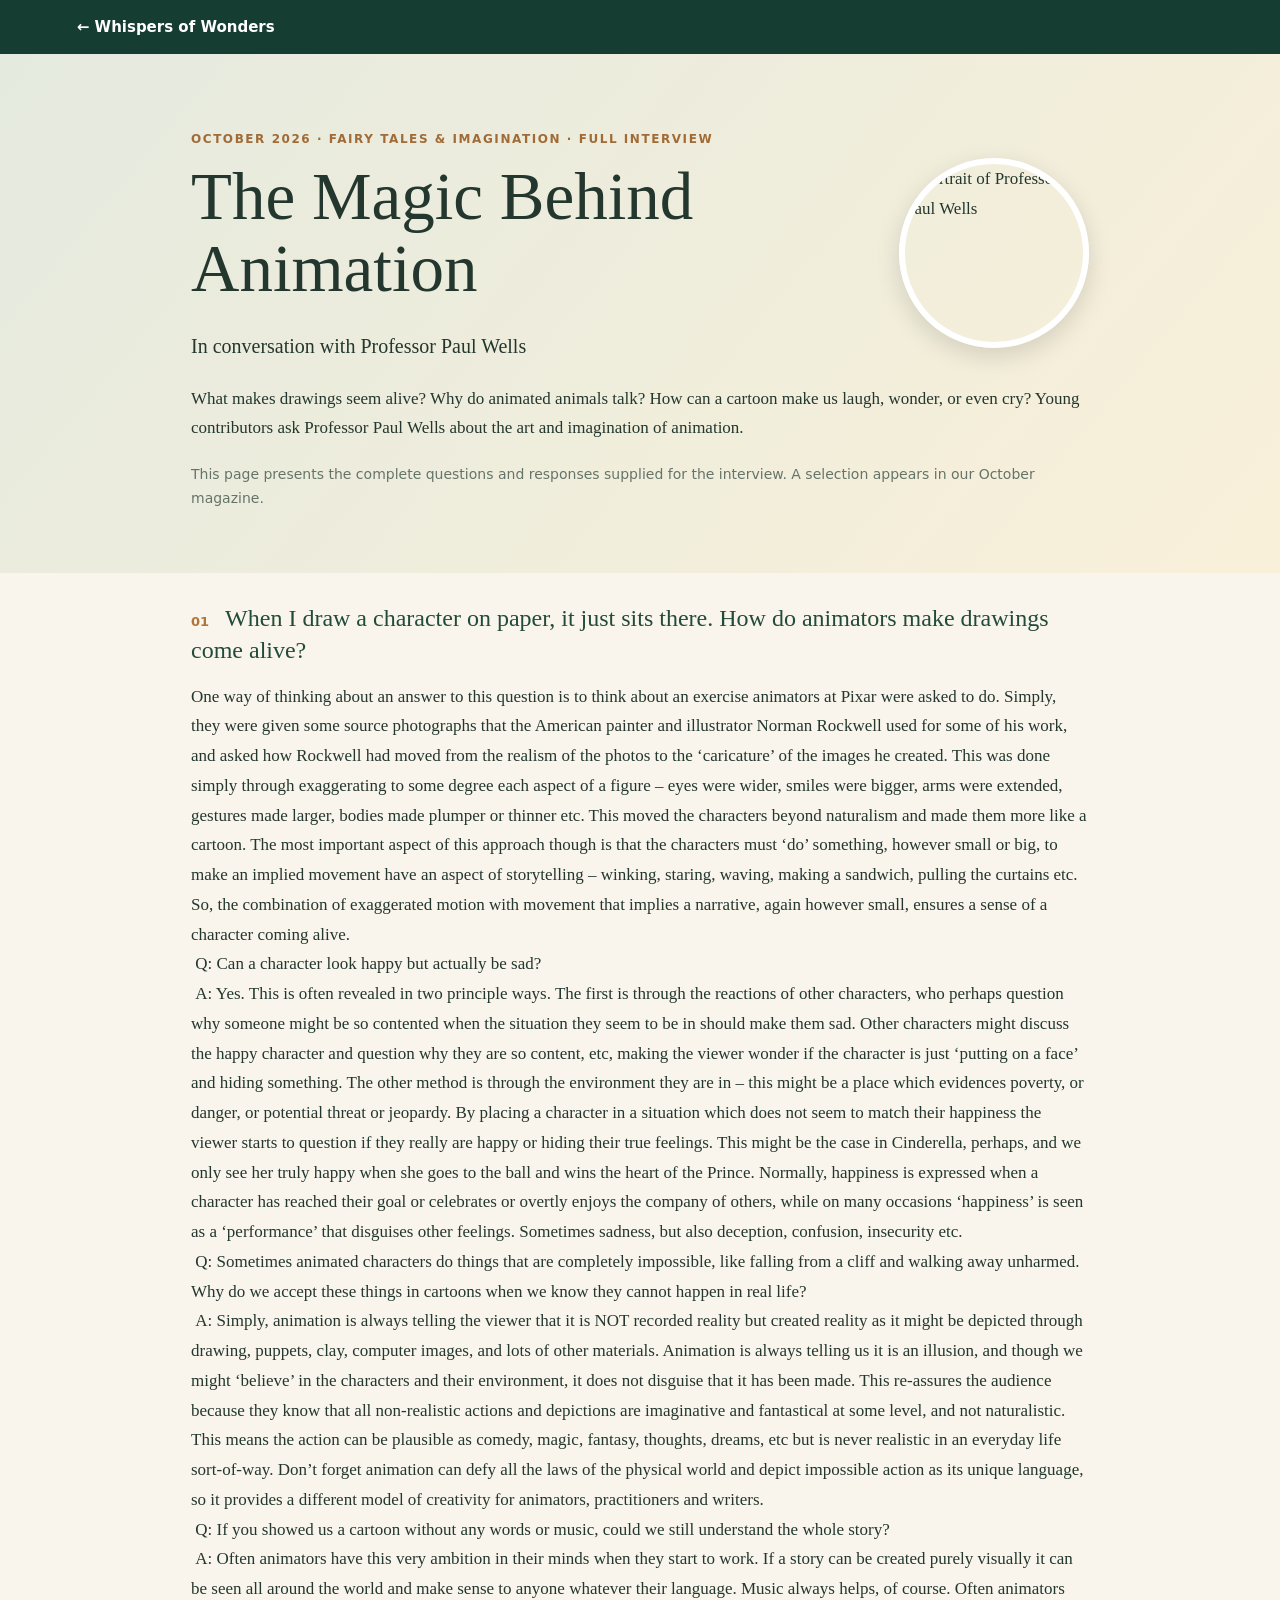
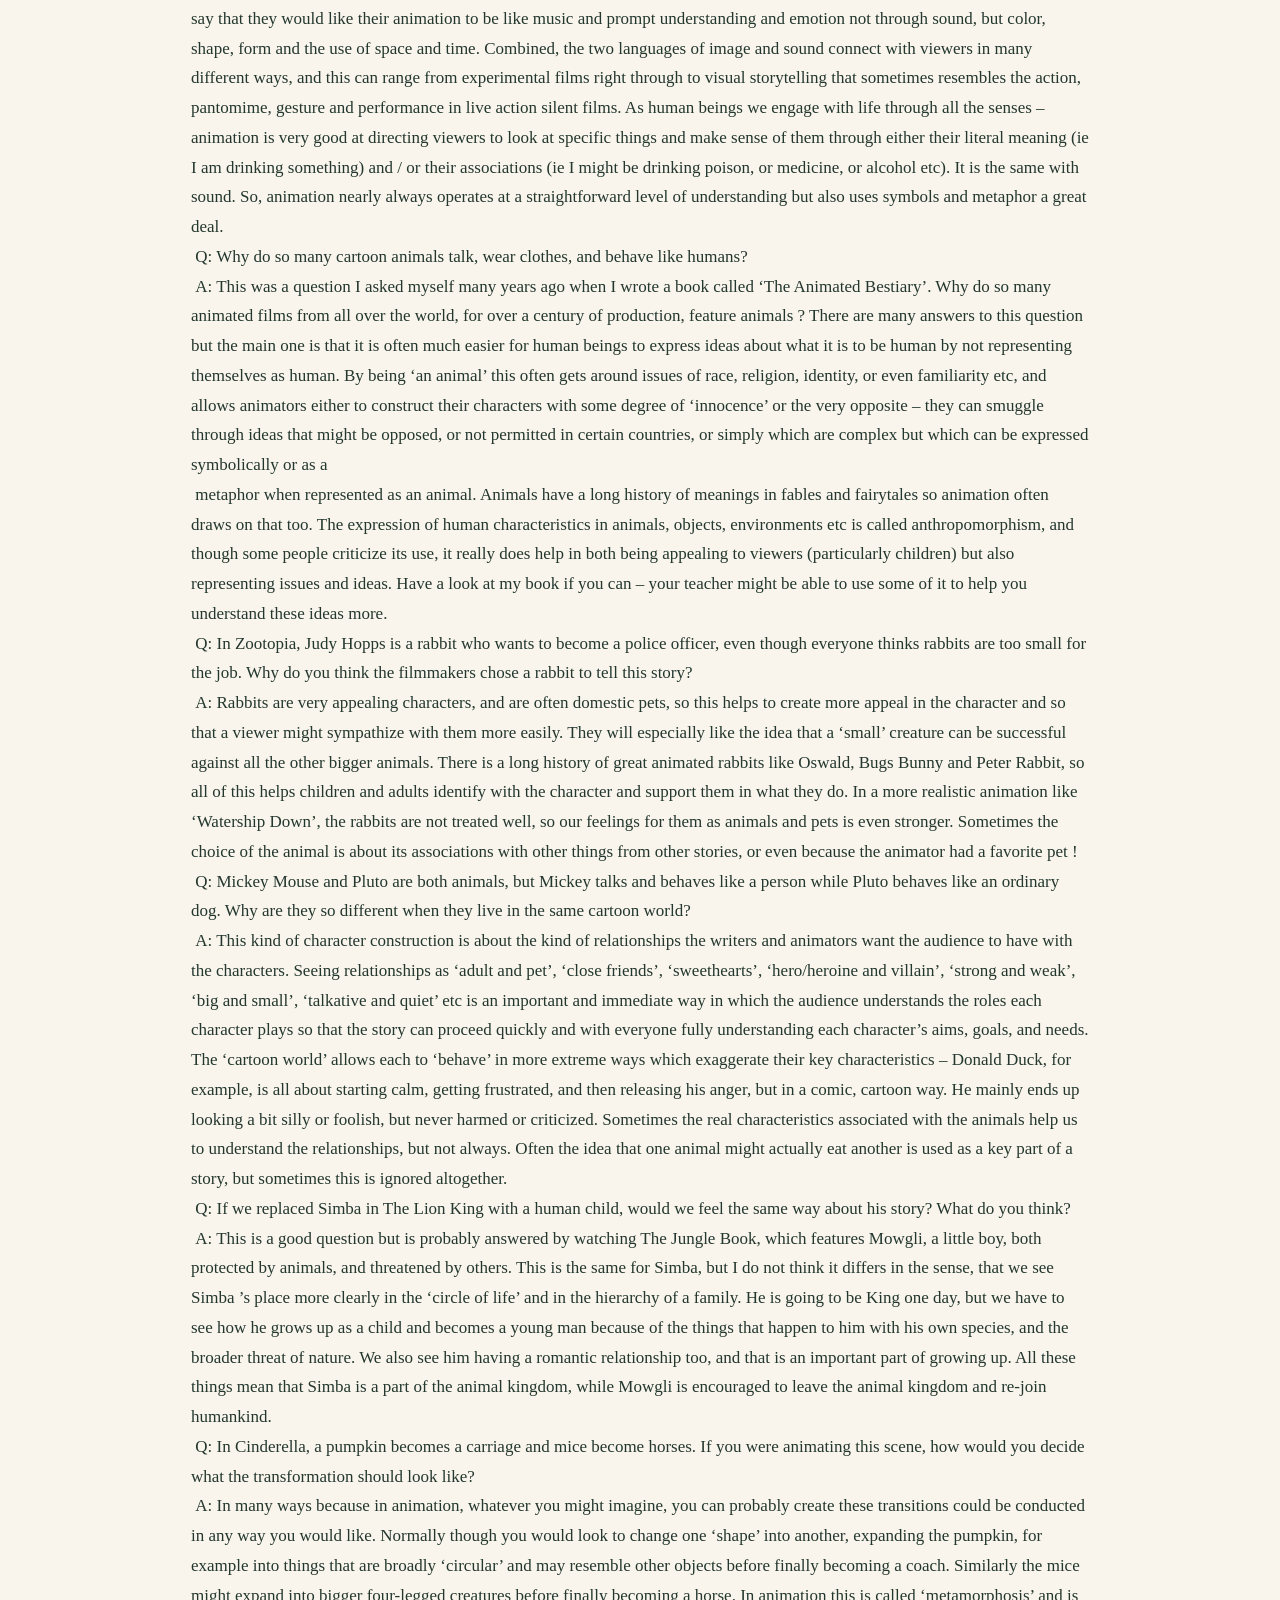
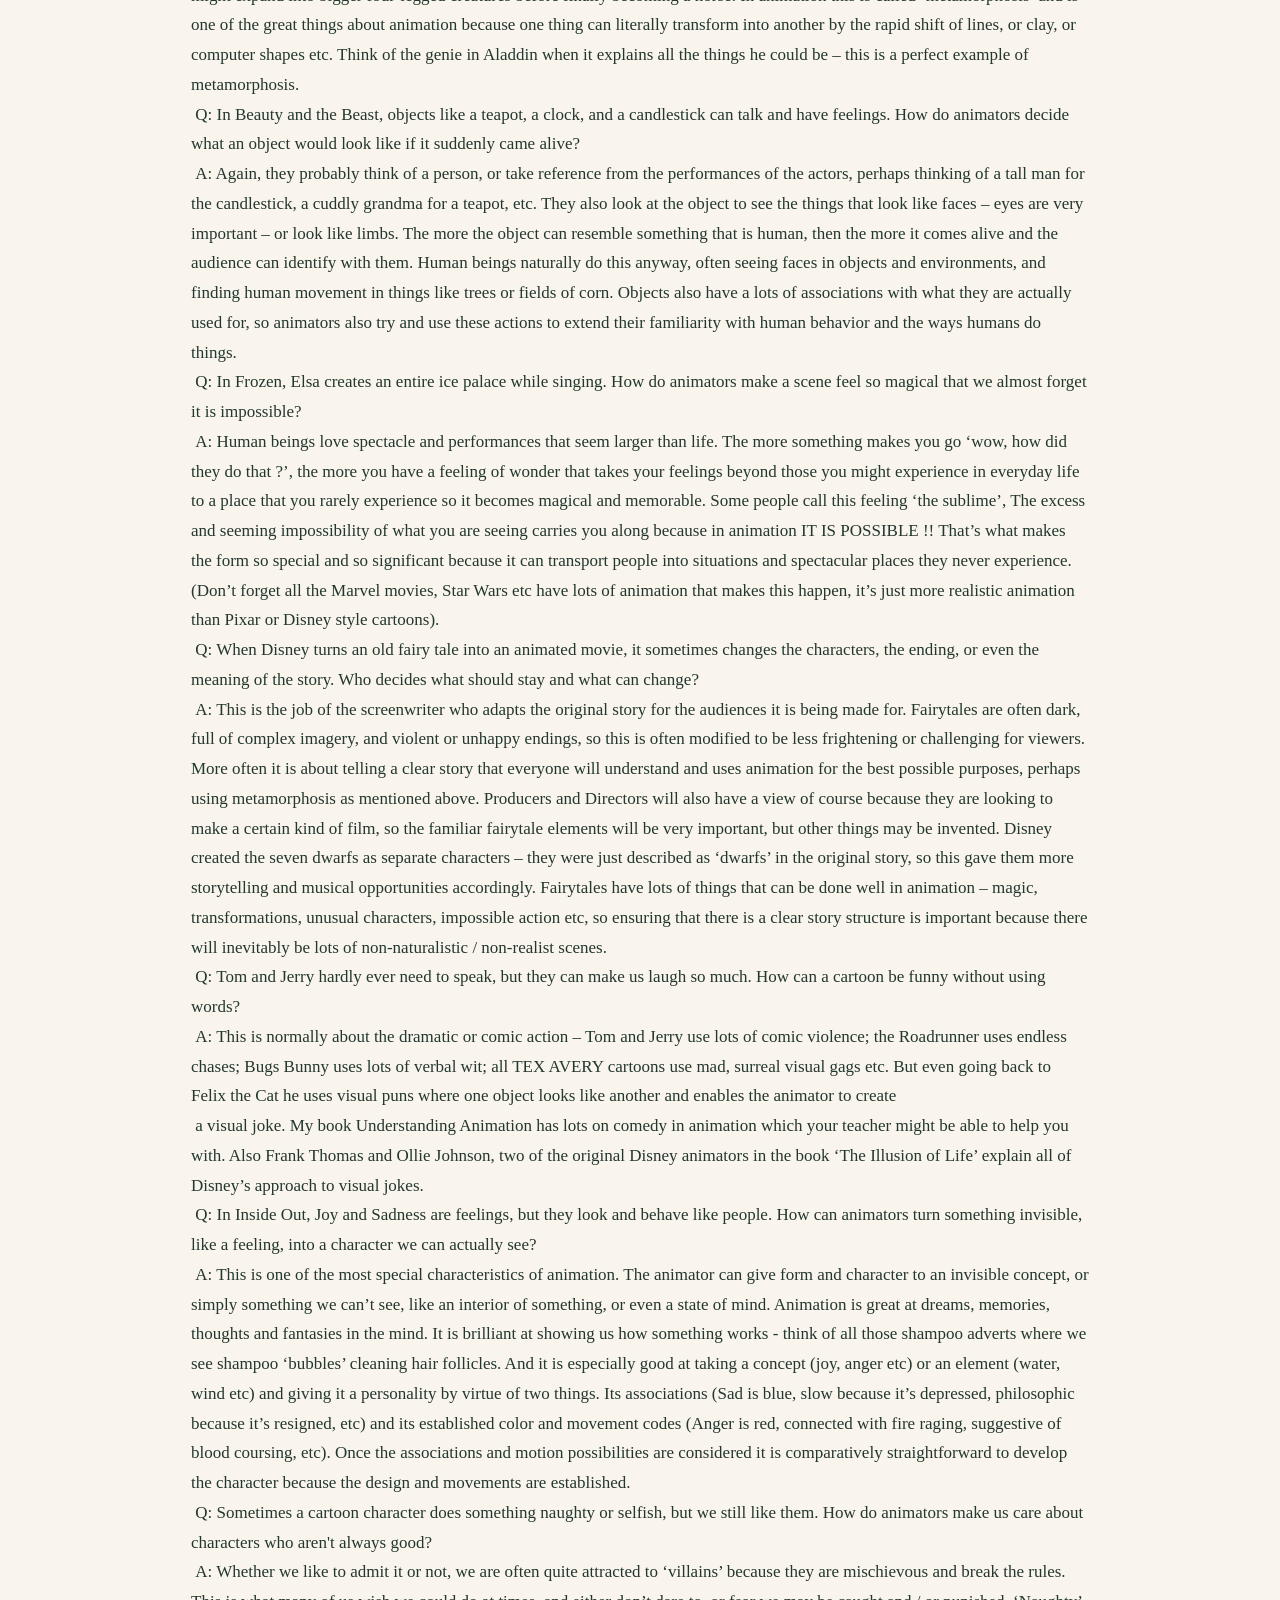
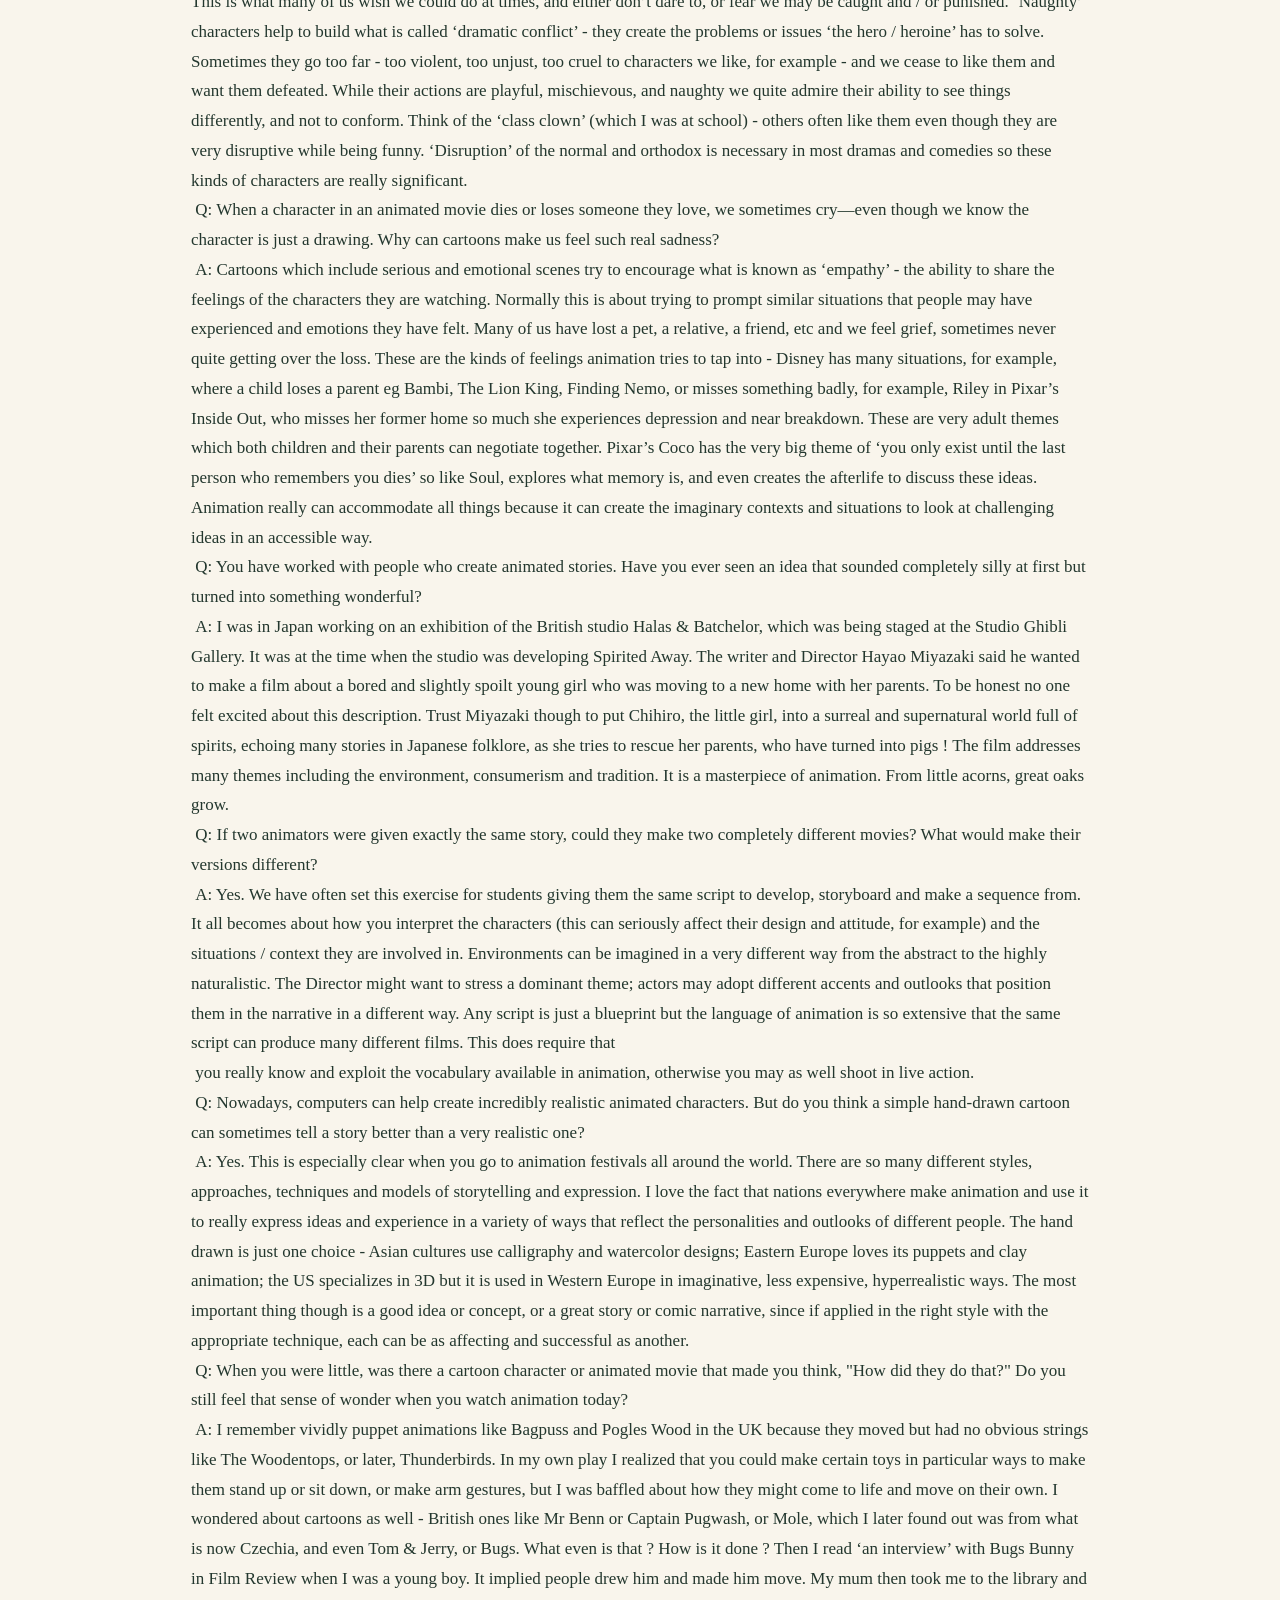
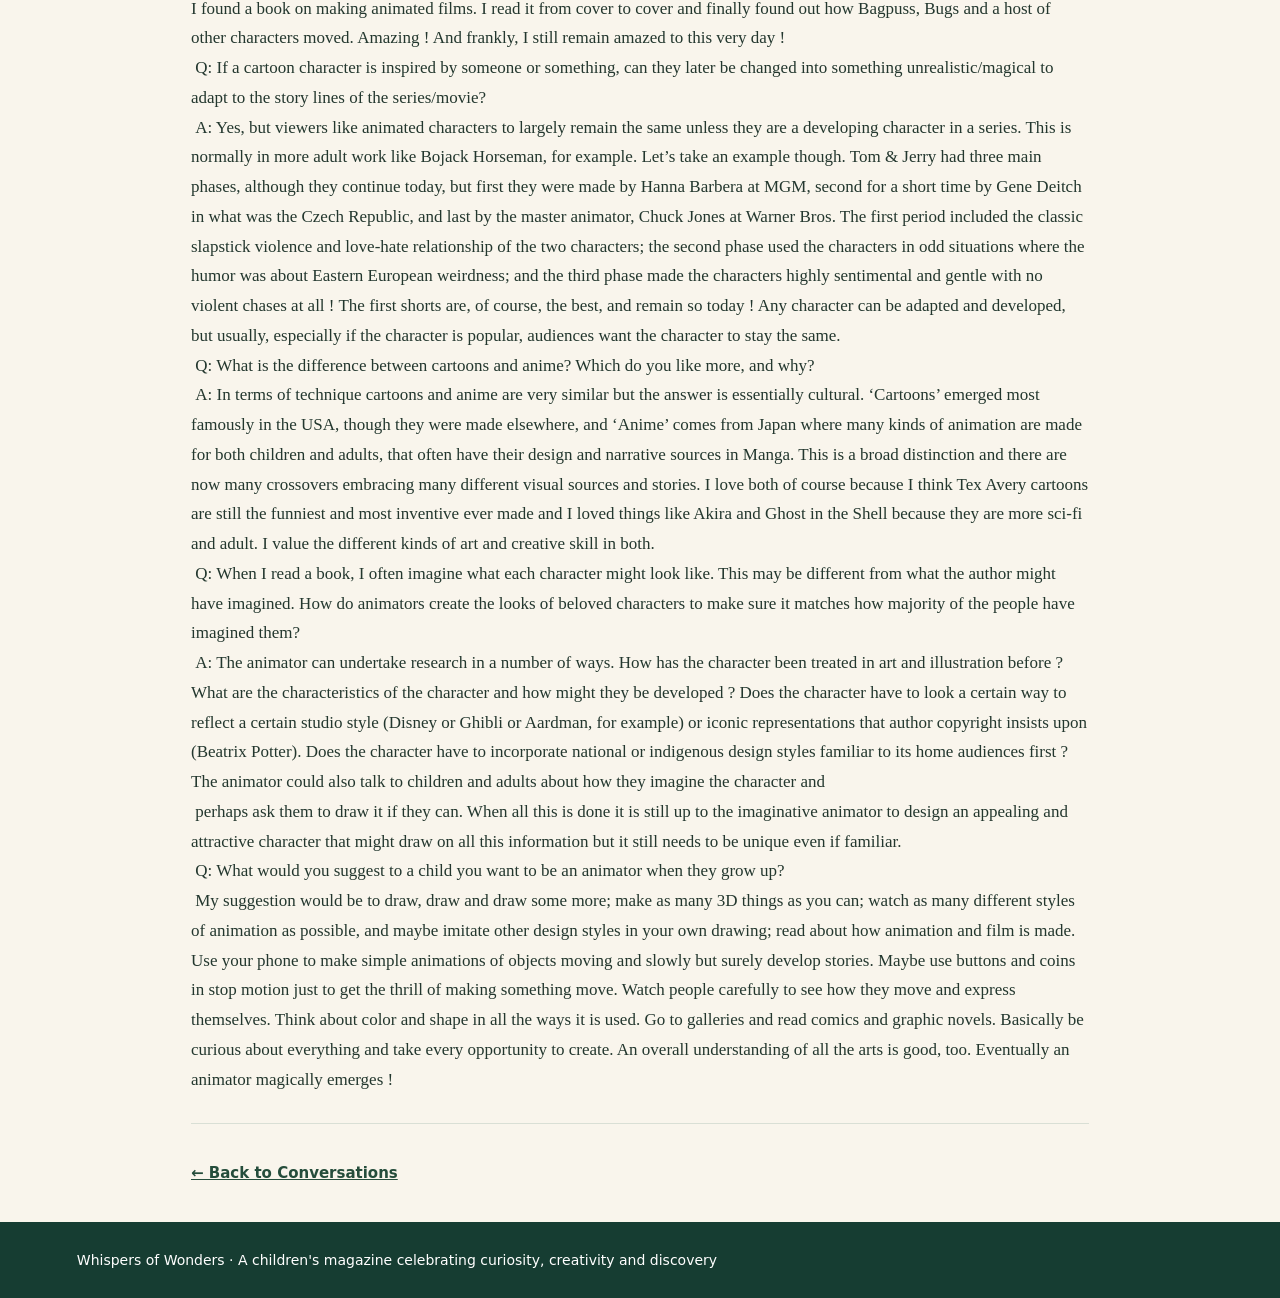
==== professor-paul-wells-interview.html @ eda6f8dd "Publish full Professor Paul Wells interview" ====
<!doctype html><html lang="en"><head><meta charset="utf-8"><meta name="viewport" content="width=device-width,initial-scale=1"><title>The Magic Behind Animation | Professor Paul Wells | Whispers of Wonders</title><meta name="description" content="The complete children's interview with Professor Paul Wells about animation, imagination, characters and storytelling."><style>:root{--green:#254d3b;--cream:#f9f5ec;--gold:#b98a43}*{box-sizing:border-box}body{margin:0;background:var(--cream);color:#23372e;font:17px/1.75 Georgia,serif}header{background:#163d32;color:white;padding:18px 6%;font:600 15px system-ui,sans-serif}header a{color:white;text-decoration:none}.wrap{max-width:950px;margin:auto;padding:0 26px}.hero{background:linear-gradient(130deg,#e5eadf,#f9f0d9);padding:66px 0 48px}.eyebrow{font:700 12px system-ui,sans-serif;letter-spacing:.13em;color:#a06b36;text-transform:uppercase}h1{font-size:clamp(38px,6vw,67px);line-height:1.08;font-weight:normal;margin:14px 0 24px}.intro{max-width:730px;font-size:20px}.photo{width:190px;height:190px;border-radius:50%;object-fit:cover;float:right;margin:0 0 20px 30px;border:6px solid white;box-shadow:0 8px 25px #0002}.qa{padding:29px 0;border-bottom:1px solid #d9dfd5}.qa h2{font-size:24px;line-height:1.35;font-weight:normal;color:#234b39;margin:0 0 15px}.qa p{margin:0;white-space:pre-wrap}.num{display:inline-block;color:#b07639;font:700 13px system-ui,sans-serif;margin-right:16px}.note{font:14px/1.7 system-ui,sans-serif;color:#657469;margin-top:20px}.back{display:inline-block;margin:40px 0;color:#254d3b;font:700 15px system-ui,sans-serif}footer{background:#163d32;color:white;padding:30px 6%;font:14px system-ui,sans-serif}@media(max-width:600px){.photo{width:120px;height:120px;margin-left:15px}body{font-size:16px}.qa h2{font-size:21px}}</style></head><body><header><a href="index.html">← Whispers of Wonders</a></header><div class="hero"><div class="wrap"><p class="eyebrow">October 2026 · Fairy Tales &amp; Imagination · Full interview</p><img class="photo" src="images/professor-paul-wells.jpg" alt="Portrait of Professor Paul Wells"><h1>The Magic Behind Animation</h1><p class="intro">In conversation with Professor Paul Wells</p><p>What makes drawings seem alive? Why do animated animals talk? How can a cartoon make us laugh, wonder, or even cry? Young contributors ask Professor Paul Wells about the art and imagination of animation.</p><p class="note">This page presents the complete questions and responses supplied for the interview. A selection appears in our October magazine.</p></div></div><main class="wrap"><section class="qa"><h2><span class="num">01</span>When I draw a character on paper, it just sits there. How do animators make drawings come alive?</h2><p>One way of thinking about an answer to this question is to think about an exercise animators at Pixar were asked to do. Simply, they were given some source photographs that the American painter and illustrator Norman Rockwell used for some of his work, and asked how Rockwell had moved from the realism of the photos to the ‘caricature’ of the images he created. This was done simply through exaggerating to some degree each aspect of a figure – eyes were wider, smiles were bigger, arms were extended, gestures made larger, bodies made plumper or thinner etc. This moved the characters beyond naturalism and made them more like a cartoon. The most important aspect of this approach though is that the characters must ‘do’ something, however small or big, to make an implied movement have an aspect of storytelling – winking, staring, waving, making a sandwich, pulling the curtains etc. So, the combination of exaggerated motion with movement that implies a narrative, again however small, ensures a sense of a character coming alive.
 Q: Can a character look happy but actually be sad?
 A: Yes. This is often revealed in two principle ways. The first is through the reactions of other characters, who perhaps question why someone might be so contented when the situation they seem to be in should make them sad. Other characters might discuss the happy character and question why they are so content, etc, making the viewer wonder if the character is just ‘putting on a face’ and hiding something. The other method is through the environment they are in – this might be a place which evidences poverty, or danger, or potential threat or jeopardy. By placing a character in a situation which does not seem to match their happiness the viewer starts to question if they really are happy or hiding their true feelings. This might be the case in Cinderella, perhaps, and we only see her truly happy when she goes to the ball and wins the heart of the Prince. Normally, happiness is expressed when a character has reached their goal or celebrates or overtly enjoys the company of others, while on many occasions ‘happiness’ is seen as a ‘performance’ that disguises other feelings. Sometimes sadness, but also deception, confusion, insecurity etc.
 Q: Sometimes animated characters do things that are completely impossible, like falling from a cliff and walking away unharmed. Why do we accept these things in cartoons when we know they cannot happen in real life?
 A: Simply, animation is always telling the viewer that it is NOT recorded reality but created reality as it might be depicted through drawing, puppets, clay, computer images, and lots of other materials. Animation is always telling us it is an illusion, and though we might ‘believe’ in the characters and their environment, it does not disguise that it has been made. This re-assures the audience because they know that all non-realistic actions and depictions are imaginative and fantastical at some level, and not naturalistic. This means the action can be plausible as comedy, magic, fantasy, thoughts, dreams, etc but is never realistic in an everyday life sort-of-way. Don’t forget animation can defy all the laws of the physical world and depict impossible action as its unique language, so it provides a different model of creativity for animators, practitioners and writers.
 Q: If you showed us a cartoon without any words or music, could we still understand the whole story?
 A: Often animators have this very ambition in their minds when they start to work. If a story can be created purely visually it can be seen all around the world and make sense to anyone whatever their language. Music always helps, of course. Often animators say that they would like their animation to be like music and prompt understanding and emotion not through sound, but color, shape, form and the use of space and time. Combined, the two languages of image and sound connect with viewers in many different ways, and this can range from experimental films right through to visual storytelling that sometimes resembles the action, pantomime, gesture and performance in live action silent films. As human beings we engage with life through all the senses – animation is very good at directing viewers to look at specific things and make sense of them through either their literal meaning (ie I am drinking something) and / or their associations (ie I might be drinking poison, or medicine, or alcohol etc). It is the same with sound. So, animation nearly always operates at a straightforward level of understanding but also uses symbols and metaphor a great deal.
 Q: Why do so many cartoon animals talk, wear clothes, and behave like humans?
 A: This was a question I asked myself many years ago when I wrote a book called ‘The Animated Bestiary’. Why do so many animated films from all over the world, for over a century of production, feature animals ? There are many answers to this question but the main one is that it is often much easier for human beings to express ideas about what it is to be human by not representing themselves as human. By being ‘an animal’ this often gets around issues of race, religion, identity, or even familiarity etc, and allows animators either to construct their characters with some degree of ‘innocence’ or the very opposite – they can smuggle through ideas that might be opposed, or not permitted in certain countries, or simply which are complex but which can be expressed symbolically or as a
 metaphor when represented as an animal. Animals have a long history of meanings in fables and fairytales so animation often draws on that too. The expression of human characteristics in animals, objects, environments etc is called anthropomorphism, and though some people criticize its use, it really does help in both being appealing to viewers (particularly children) but also representing issues and ideas. Have a look at my book if you can – your teacher might be able to use some of it to help you understand these ideas more.
 Q: In Zootopia, Judy Hopps is a rabbit who wants to become a police officer, even though everyone thinks rabbits are too small for the job. Why do you think the filmmakers chose a rabbit to tell this story?
 A: Rabbits are very appealing characters, and are often domestic pets, so this helps to create more appeal in the character and so that a viewer might sympathize with them more easily. They will especially like the idea that a ‘small’ creature can be successful against all the other bigger animals. There is a long history of great animated rabbits like Oswald, Bugs Bunny and Peter Rabbit, so all of this helps children and adults identify with the character and support them in what they do. In a more realistic animation like ‘Watership Down’, the rabbits are not treated well, so our feelings for them as animals and pets is even stronger. Sometimes the choice of the animal is about its associations with other things from other stories, or even because the animator had a favorite pet !
 Q: Mickey Mouse and Pluto are both animals, but Mickey talks and behaves like a person while Pluto behaves like an ordinary dog. Why are they so different when they live in the same cartoon world?
 A: This kind of character construction is about the kind of relationships the writers and animators want the audience to have with the characters. Seeing relationships as ‘adult and pet’, ‘close friends’, ‘sweethearts’, ‘hero/heroine and villain’, ‘strong and weak’, ‘big and small’, ‘talkative and quiet’ etc is an important and immediate way in which the audience understands the roles each character plays so that the story can proceed quickly and with everyone fully understanding each character’s aims, goals, and needs. The ‘cartoon world’ allows each to ‘behave’ in more extreme ways which exaggerate their key characteristics – Donald Duck, for example, is all about starting calm, getting frustrated, and then releasing his anger, but in a comic, cartoon way. He mainly ends up looking a bit silly or foolish, but never harmed or criticized. Sometimes the real characteristics associated with the animals help us to understand the relationships, but not always. Often the idea that one animal might actually eat another is used as a key part of a story, but sometimes this is ignored altogether.
 Q: If we replaced Simba in The Lion King with a human child, would we feel the same way about his story? What do you think?
 A: This is a good question but is probably answered by watching The Jungle Book, which features Mowgli, a little boy, both protected by animals, and threatened by others. This is the same for Simba, but I do not think it differs in the sense, that we see Simba ’s place more clearly in the ‘circle of life’ and in the hierarchy of a family. He is going to be King one day, but we have to see how he grows up as a child and becomes a young man because of the things that happen to him with his own species, and the broader threat of nature. We also see him having a romantic relationship too, and that is an important part of growing up. All these things mean that Simba is a part of the animal kingdom, while Mowgli is encouraged to leave the animal kingdom and re-join humankind.
 Q: In Cinderella, a pumpkin becomes a carriage and mice become horses. If you were animating this scene, how would you decide what the transformation should look like?
 A: In many ways because in animation, whatever you might imagine, you can probably create these transitions could be conducted in any way you would like. Normally though you would look to change one ‘shape’ into another, expanding the pumpkin, for example into things that are broadly ‘circular’ and may resemble other objects before finally becoming a coach. Similarly the mice might expand into bigger four-legged creatures before finally becoming a horse. In animation this is called ‘metamorphosis’ and is one of the great things about animation because one thing can literally transform into another by the rapid shift of lines, or clay, or computer shapes etc. Think of the genie in Aladdin when it explains all the things he could be – this is a perfect example of metamorphosis.
 Q: In Beauty and the Beast, objects like a teapot, a clock, and a candlestick can talk and have feelings. How do animators decide what an object would look like if it suddenly came alive?
 A: Again, they probably think of a person, or take reference from the performances of the actors, perhaps thinking of a tall man for the candlestick, a cuddly grandma for a teapot, etc. They also look at the object to see the things that look like faces – eyes are very important – or look like limbs. The more the object can resemble something that is human, then the more it comes alive and the audience can identify with them. Human beings naturally do this anyway, often seeing faces in objects and environments, and finding human movement in things like trees or fields of corn. Objects also have a lots of associations with what they are actually used for, so animators also try and use these actions to extend their familiarity with human behavior and the ways humans do things.
 Q: In Frozen, Elsa creates an entire ice palace while singing. How do animators make a scene feel so magical that we almost forget it is impossible?
 A: Human beings love spectacle and performances that seem larger than life. The more something makes you go ‘wow, how did they do that ?’, the more you have a feeling of wonder that takes your feelings beyond those you might experience in everyday life to a place that you rarely experience so it becomes magical and memorable. Some people call this feeling ‘the sublime’, The excess and seeming impossibility of what you are seeing carries you along because in animation IT IS POSSIBLE !! That’s what makes the form so special and so significant because it can transport people into situations and spectacular places they never experience. (Don’t forget all the Marvel movies, Star Wars etc have lots of animation that makes this happen, it’s just more realistic animation than Pixar or Disney style cartoons).
 Q: When Disney turns an old fairy tale into an animated movie, it sometimes changes the characters, the ending, or even the meaning of the story. Who decides what should stay and what can change?
 A: This is the job of the screenwriter who adapts the original story for the audiences it is being made for. Fairytales are often dark, full of complex imagery, and violent or unhappy endings, so this is often modified to be less frightening or challenging for viewers. More often it is about telling a clear story that everyone will understand and uses animation for the best possible purposes, perhaps using metamorphosis as mentioned above. Producers and Directors will also have a view of course because they are looking to make a certain kind of film, so the familiar fairytale elements will be very important, but other things may be invented. Disney created the seven dwarfs as separate characters – they were just described as ‘dwarfs’ in the original story, so this gave them more storytelling and musical opportunities accordingly. Fairytales have lots of things that can be done well in animation – magic, transformations, unusual characters, impossible action etc, so ensuring that there is a clear story structure is important because there will inevitably be lots of non-naturalistic / non-realist scenes.
 Q: Tom and Jerry hardly ever need to speak, but they can make us laugh so much. How can a cartoon be funny without using words?
 A: This is normally about the dramatic or comic action – Tom and Jerry use lots of comic violence; the Roadrunner uses endless chases; Bugs Bunny uses lots of verbal wit; all TEX AVERY cartoons use mad, surreal visual gags etc. But even going back to Felix the Cat he uses visual puns where one object looks like another and enables the animator to create
 a visual joke. My book Understanding Animation has lots on comedy in animation which your teacher might be able to help you with. Also Frank Thomas and Ollie Johnson, two of the original Disney animators in the book ‘The Illusion of Life’ explain all of Disney’s approach to visual jokes.
 Q: In Inside Out, Joy and Sadness are feelings, but they look and behave like people. How can animators turn something invisible, like a feeling, into a character we can actually see?
 A: This is one of the most special characteristics of animation. The animator can give form and character to an invisible concept, or simply something we can’t see, like an interior of something, or even a state of mind. Animation is great at dreams, memories, thoughts and fantasies in the mind. It is brilliant at showing us how something works - think of all those shampoo adverts where we see shampoo ‘bubbles’ cleaning hair follicles. And it is especially good at taking a concept (joy, anger etc) or an element (water, wind etc) and giving it a personality by virtue of two things. Its associations (Sad is blue, slow because it’s depressed, philosophic because it’s resigned, etc) and its established color and movement codes (Anger is red, connected with fire raging, suggestive of blood coursing, etc). Once the associations and motion possibilities are considered it is comparatively straightforward to develop the character because the design and movements are established.
 Q: Sometimes a cartoon character does something naughty or selfish, but we still like them. How do animators make us care about characters who aren't always good?
 A: Whether we like to admit it or not, we are often quite attracted to ‘villains’ because they are mischievous and break the rules. This is what many of us wish we could do at times, and either don’t dare to, or fear we may be caught and / or punished. ‘Naughty’ characters help to build what is called ‘dramatic conflict’ - they create the problems or issues ‘the hero / heroine’ has to solve. Sometimes they go too far - too violent, too unjust, too cruel to characters we like, for example - and we cease to like them and want them defeated. While their actions are playful, mischievous, and naughty we quite admire their ability to see things differently, and not to conform. Think of the ‘class clown’ (which I was at school) - others often like them even though they are very disruptive while being funny. ‘Disruption’ of the normal and orthodox is necessary in most dramas and comedies so these kinds of characters are really significant.
 Q: When a character in an animated movie dies or loses someone they love, we sometimes cry—even though we know the character is just a drawing. Why can cartoons make us feel such real sadness?
 A: Cartoons which include serious and emotional scenes try to encourage what is known as ‘empathy’ - the ability to share the feelings of the characters they are watching. Normally this is about trying to prompt similar situations that people may have experienced and emotions they have felt. Many of us have lost a pet, a relative, a friend, etc and we feel grief, sometimes never quite getting over the loss. These are the kinds of feelings animation tries to tap into - Disney has many situations, for example, where a child loses a parent eg Bambi, The Lion King, Finding Nemo, or misses something badly, for example, Riley in Pixar’s Inside Out, who misses her former home so much she experiences depression and near breakdown. These are very adult themes which both children and their parents can negotiate together. Pixar’s Coco has the very big theme of ‘you only exist until the last person who remembers you dies’ so like Soul, explores what memory is, and even creates the afterlife to discuss these ideas. Animation really can accommodate all things because it can create the imaginary contexts and situations to look at challenging ideas in an accessible way.
 Q: You have worked with people who create animated stories. Have you ever seen an idea that sounded completely silly at first but turned into something wonderful?
 A: I was in Japan working on an exhibition of the British studio Halas &amp; Batchelor, which was being staged at the Studio Ghibli Gallery. It was at the time when the studio was developing Spirited Away. The writer and Director Hayao Miyazaki said he wanted to make a film about a bored and slightly spoilt young girl who was moving to a new home with her parents. To be honest no one felt excited about this description. Trust Miyazaki though to put Chihiro, the little girl, into a surreal and supernatural world full of spirits, echoing many stories in Japanese folklore, as she tries to rescue her parents, who have turned into pigs ! The film addresses many themes including the environment, consumerism and tradition. It is a masterpiece of animation. From little acorns, great oaks grow.
 Q: If two animators were given exactly the same story, could they make two completely different movies? What would make their versions different?
 A: Yes. We have often set this exercise for students giving them the same script to develop, storyboard and make a sequence from. It all becomes about how you interpret the characters (this can seriously affect their design and attitude, for example) and the situations / context they are involved in. Environments can be imagined in a very different way from the abstract to the highly naturalistic. The Director might want to stress a dominant theme; actors may adopt different accents and outlooks that position them in the narrative in a different way. Any script is just a blueprint but the language of animation is so extensive that the same script can produce many different films. This does require that
 you really know and exploit the vocabulary available in animation, otherwise you may as well shoot in live action.
 Q: Nowadays, computers can help create incredibly realistic animated characters. But do you think a simple hand-drawn cartoon can sometimes tell a story better than a very realistic one?
 A: Yes. This is especially clear when you go to animation festivals all around the world. There are so many different styles, approaches, techniques and models of storytelling and expression. I love the fact that nations everywhere make animation and use it to really express ideas and experience in a variety of ways that reflect the personalities and outlooks of different people. The hand drawn is just one choice - Asian cultures use calligraphy and watercolor designs; Eastern Europe loves its puppets and clay animation; the US specializes in 3D but it is used in Western Europe in imaginative, less expensive, hyperrealistic ways. The most important thing though is a good idea or concept, or a great story or comic narrative, since if applied in the right style with the appropriate technique, each can be as affecting and successful as another.
 Q: When you were little, was there a cartoon character or animated movie that made you think, "How did they do that?" Do you still feel that sense of wonder when you watch animation today?
 A: I remember vividly puppet animations like Bagpuss and Pogles Wood in the UK because they moved but had no obvious strings like The Woodentops, or later, Thunderbirds. In my own play I realized that you could make certain toys in particular ways to make them stand up or sit down, or make arm gestures, but I was baffled about how they might come to life and move on their own. I wondered about cartoons as well - British ones like Mr Benn or Captain Pugwash, or Mole, which I later found out was from what is now Czechia, and even Tom &amp; Jerry, or Bugs. What even is that ? How is it done ? Then I read ‘an interview’ with Bugs Bunny in Film Review when I was a young boy. It implied people drew him and made him move. My mum then took me to the library and I found a book on making animated films. I read it from cover to cover and finally found out how Bagpuss, Bugs and a host of other characters moved. Amazing ! And frankly, I still remain amazed to this very day !
 Q: If a cartoon character is inspired by someone or something, can they later be changed into something unrealistic/magical to adapt to the story lines of the series/movie?
 A: Yes, but viewers like animated characters to largely remain the same unless they are a developing character in a series. This is normally in more adult work like Bojack Horseman, for example. Let’s take an example though. Tom &amp; Jerry had three main phases, although they continue today, but first they were made by Hanna Barbera at MGM, second for a short time by Gene Deitch in what was the Czech Republic, and last by the master animator, Chuck Jones at Warner Bros. The first period included the classic slapstick violence and love-hate relationship of the two characters; the second phase used the characters in odd situations where the humor was about Eastern European weirdness; and the third phase made the characters highly sentimental and gentle with no violent chases at all ! The first shorts are, of course, the best, and remain so today ! Any character can be adapted and developed, but usually, especially if the character is popular, audiences want the character to stay the same.
 Q: What is the difference between cartoons and anime? Which do you like more, and why?
 A: In terms of technique cartoons and anime are very similar but the answer is essentially cultural. ‘Cartoons’ emerged most famously in the USA, though they were made elsewhere, and ‘Anime’ comes from Japan where many kinds of animation are made for both children and adults, that often have their design and narrative sources in Manga. This is a broad distinction and there are now many crossovers embracing many different visual sources and stories. I love both of course because I think Tex Avery cartoons are still the funniest and most inventive ever made and I loved things like Akira and Ghost in the Shell because they are more sci-fi and adult. I value the different kinds of art and creative skill in both.
 Q: When I read a book, I often imagine what each character might look like. This may be different from what the author might have imagined. How do animators create the looks of beloved characters to make sure it matches how majority of the people have imagined them?
 A: The animator can undertake research in a number of ways. How has the character been treated in art and illustration before ? What are the characteristics of the character and how might they be developed ? Does the character have to look a certain way to reflect a certain studio style (Disney or Ghibli or Aardman, for example) or iconic representations that author copyright insists upon (Beatrix Potter). Does the character have to incorporate national or indigenous design styles familiar to its home audiences first ? The animator could also talk to children and adults about how they imagine the character and
 perhaps ask them to draw it if they can. When all this is done it is still up to the imaginative animator to design an appealing and attractive character that might draw on all this information but it still needs to be unique even if familiar.
 Q: What would you suggest to a child you want to be an animator when they grow up?
 My suggestion would be to draw, draw and draw some more; make as many 3D things as you can; watch as many different styles of animation as possible, and maybe imitate other design styles in your own drawing; read about how animation and film is made. Use your phone to make simple animations of objects moving and slowly but surely develop stories. Maybe use buttons and coins in stop motion just to get the thrill of making something move. Watch people carefully to see how they move and express themselves. Think about color and shape in all the ways it is used. Go to galleries and read comics and graphic novels. Basically be curious about everything and take every opportunity to create. An overall understanding of all the arts is good, too. Eventually an animator magically emerges !</p></section><a class="back" href="index.html#conversations">← Back to Conversations</a></main><footer>Whispers of Wonders · A children's magazine celebrating curiosity, creativity and discovery</footer></body></html>
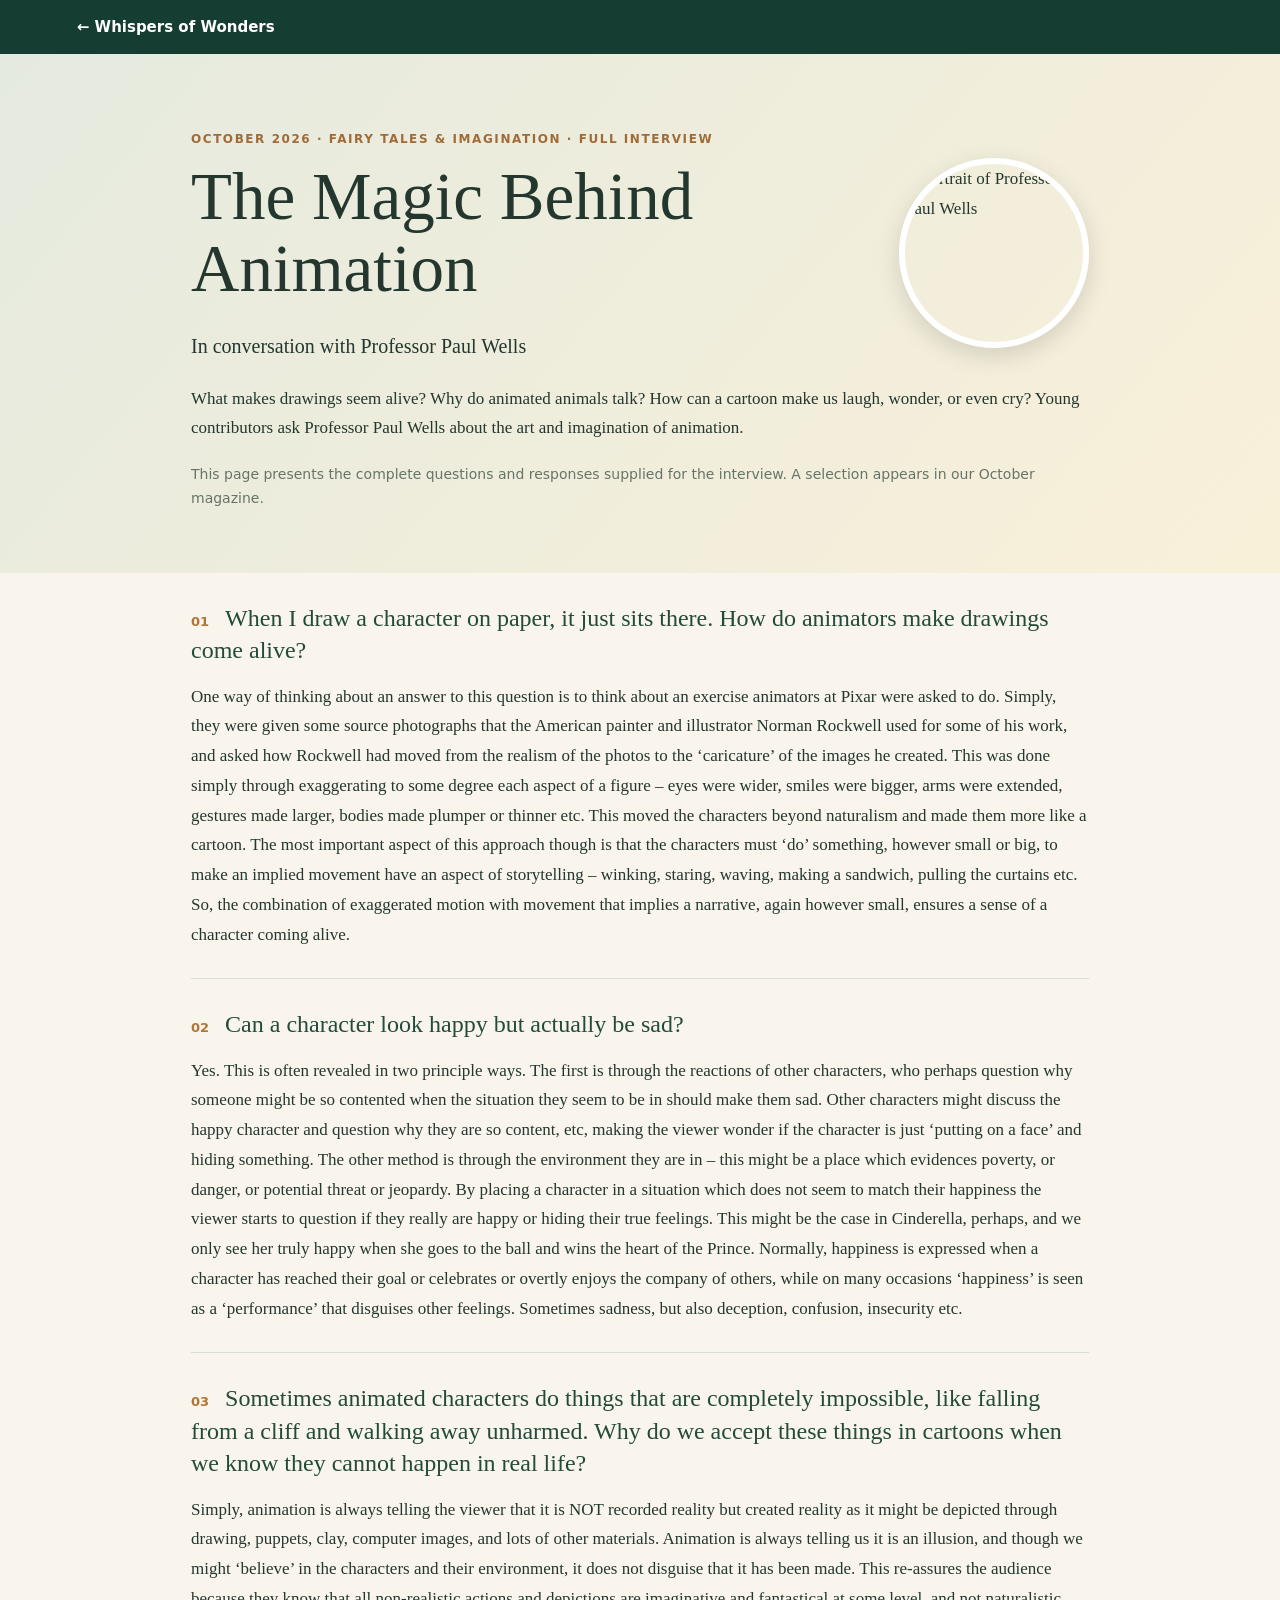
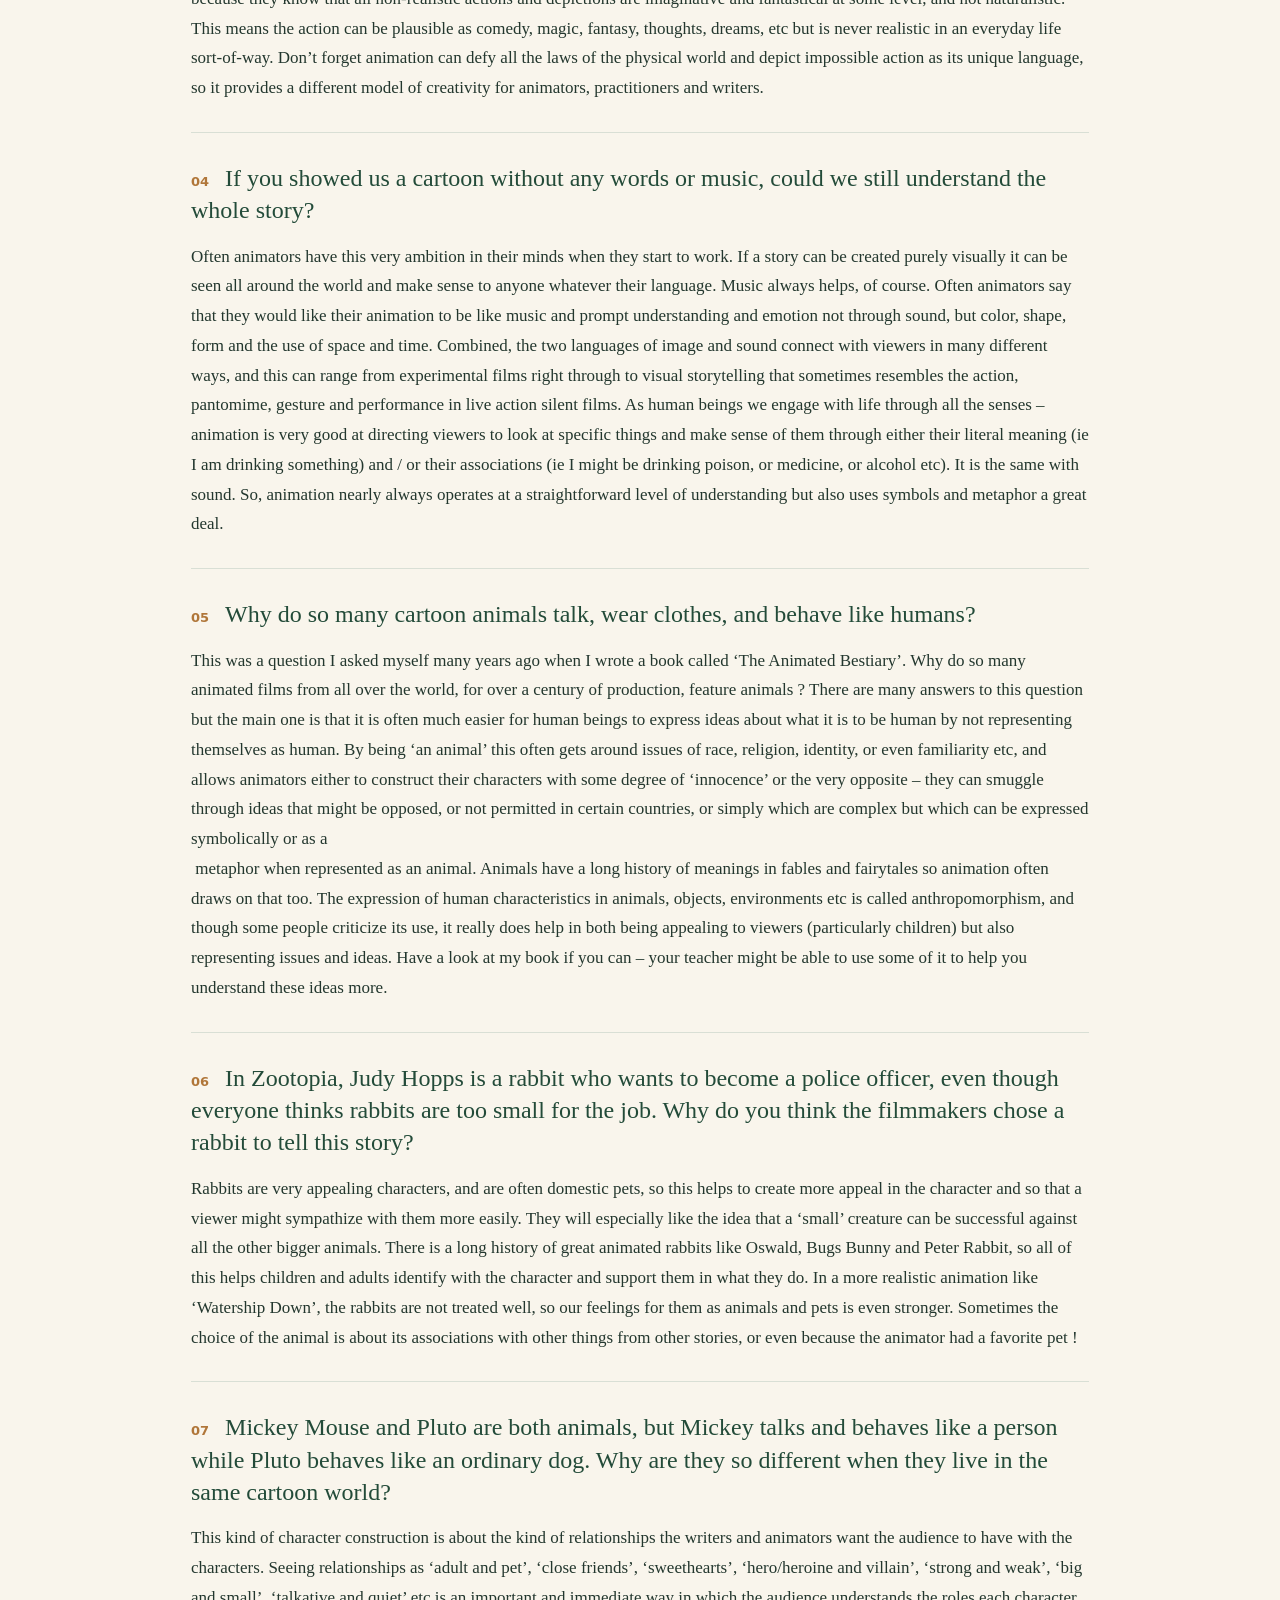
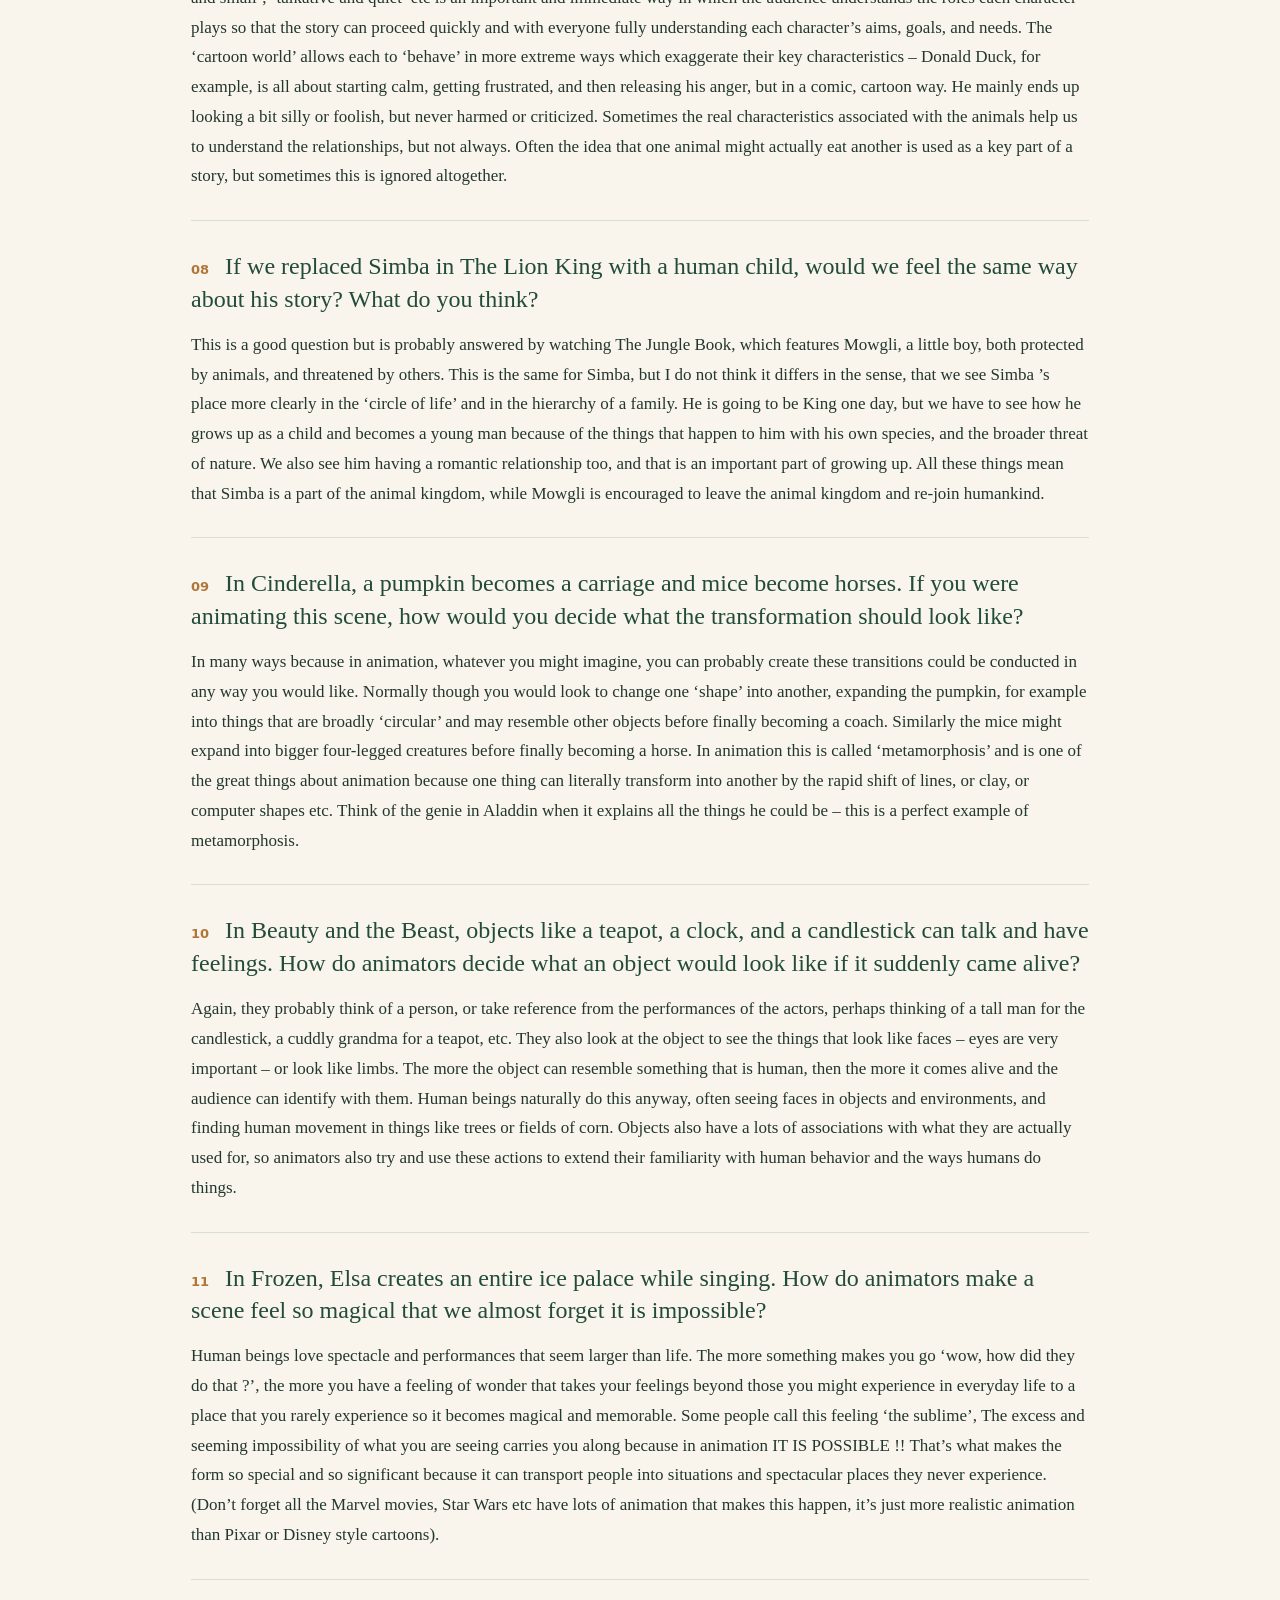
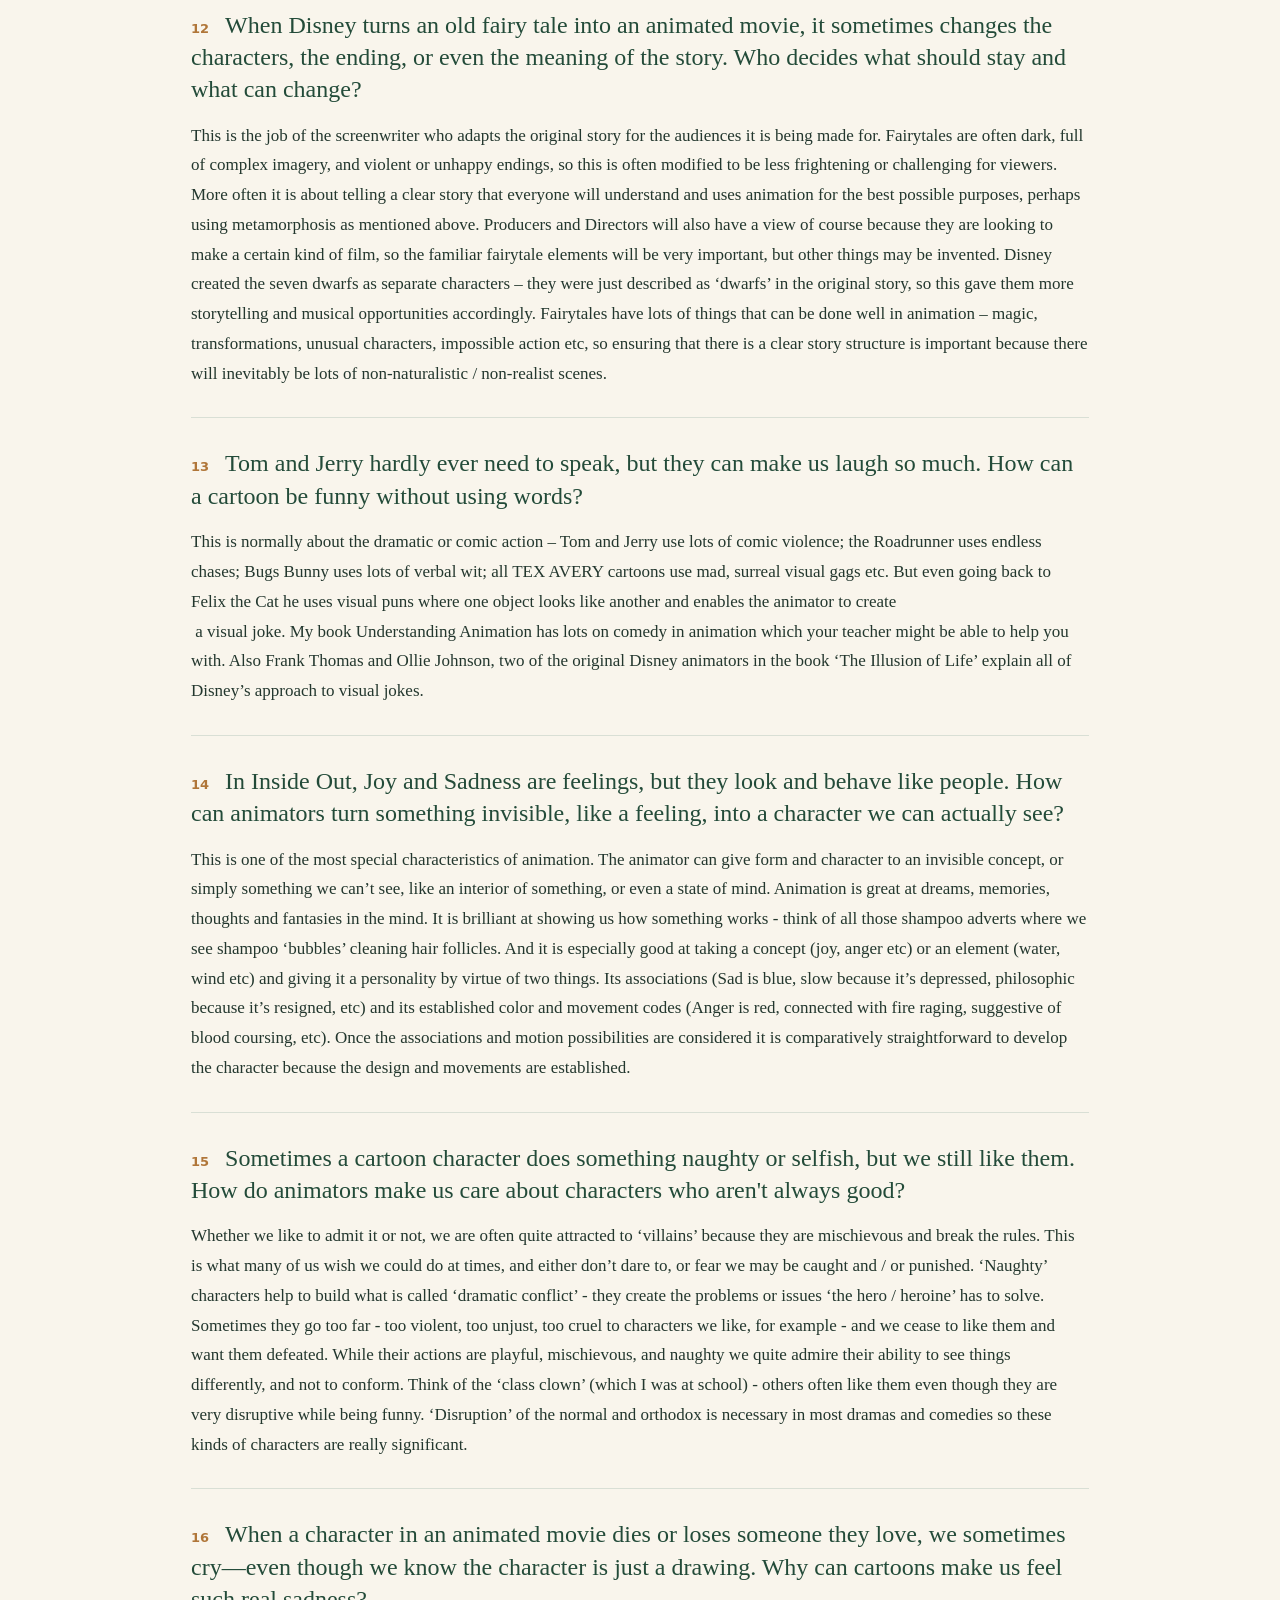
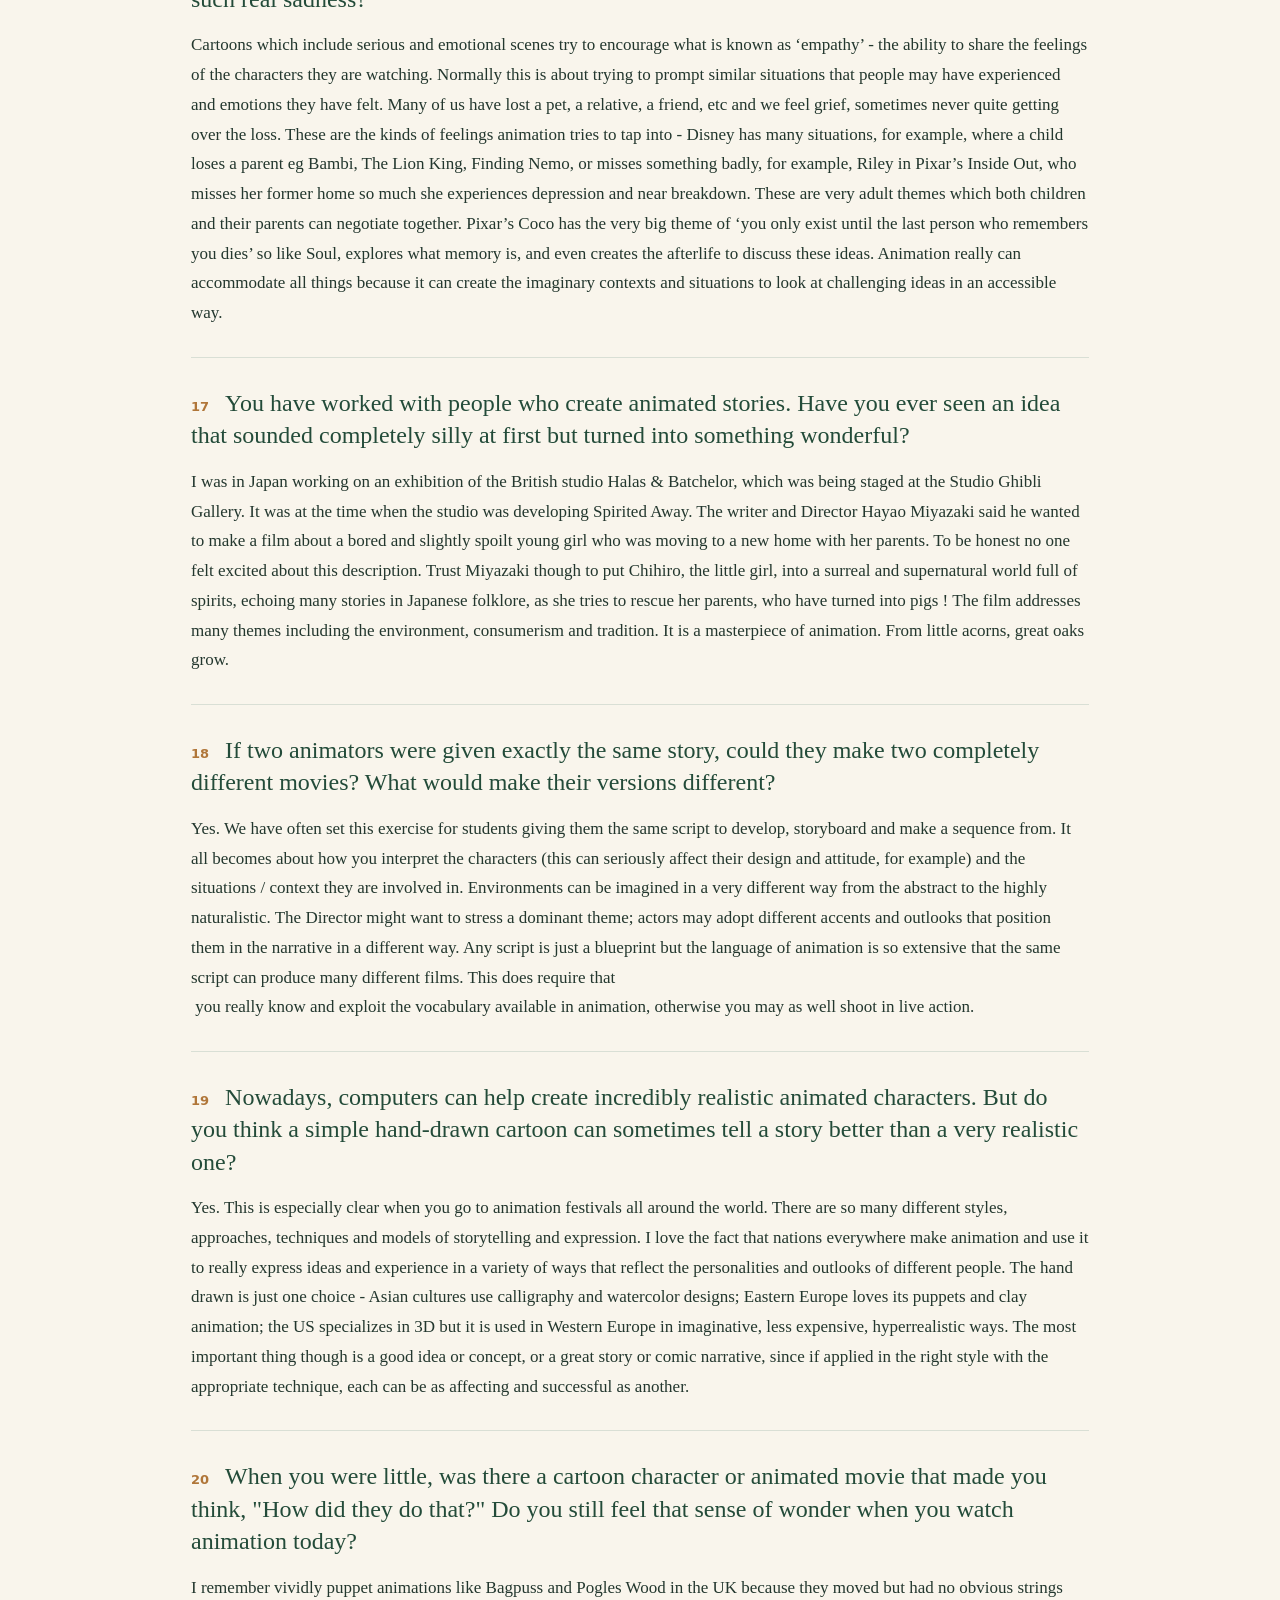
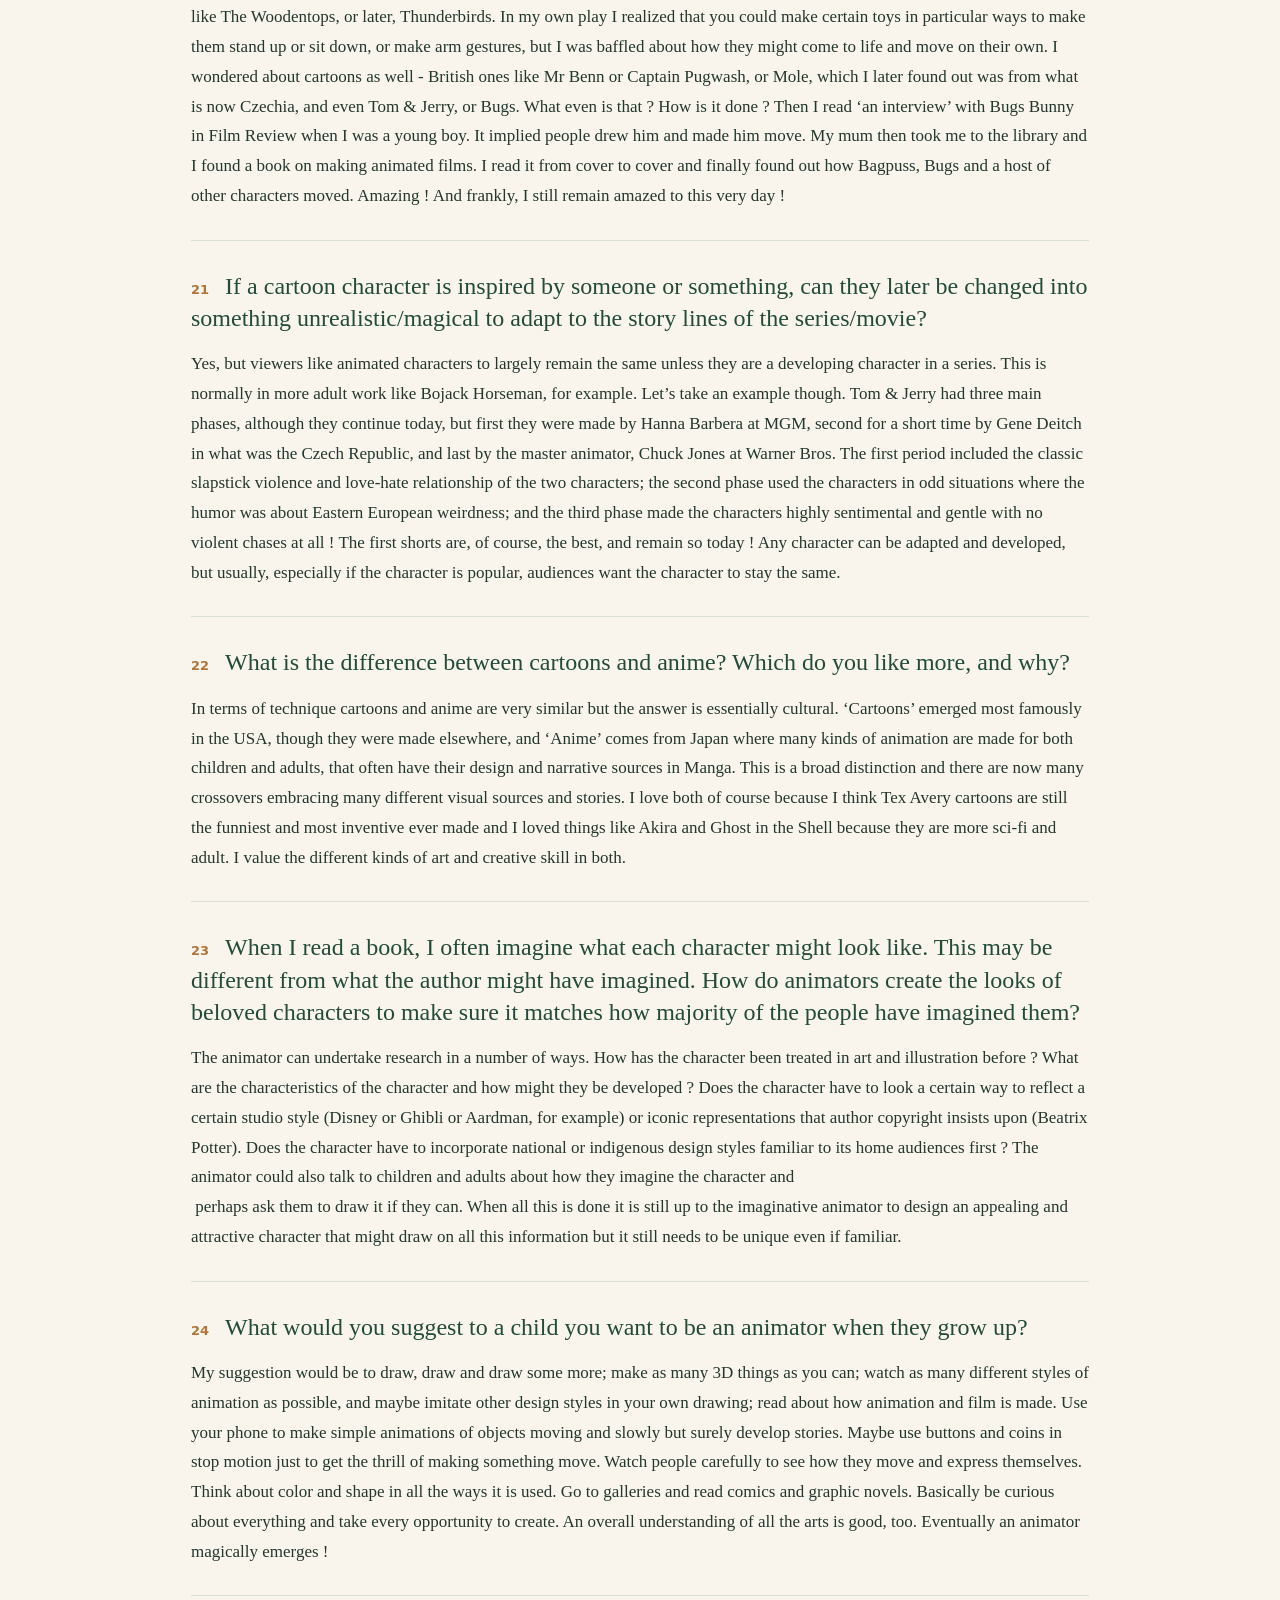
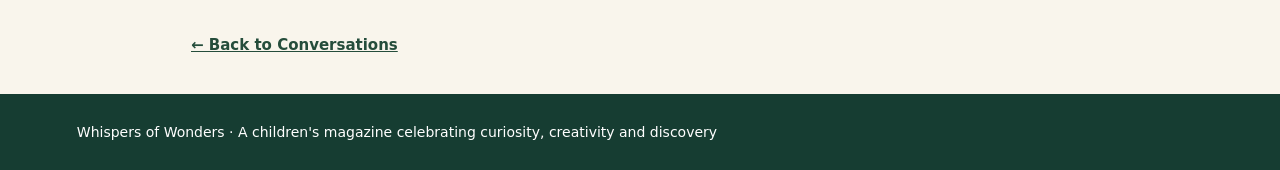
==== commit 20f033c1: "Include all Professor Wells interview questions and responses" ====
--- a/professor-paul-wells-interview.html
+++ b/professor-paul-wells-interview.html
@@ -1,51 +1,28 @@
-<!doctype html><html lang="en"><head><meta charset="utf-8"><meta name="viewport" content="width=device-width,initial-scale=1"><title>The Magic Behind Animation | Professor Paul Wells | Whispers of Wonders</title><meta name="description" content="The complete children's interview with Professor Paul Wells about animation, imagination, characters and storytelling."><style>:root{--green:#254d3b;--cream:#f9f5ec;--gold:#b98a43}*{box-sizing:border-box}body{margin:0;background:var(--cream);color:#23372e;font:17px/1.75 Georgia,serif}header{background:#163d32;color:white;padding:18px 6%;font:600 15px system-ui,sans-serif}header a{color:white;text-decoration:none}.wrap{max-width:950px;margin:auto;padding:0 26px}.hero{background:linear-gradient(130deg,#e5eadf,#f9f0d9);padding:66px 0 48px}.eyebrow{font:700 12px system-ui,sans-serif;letter-spacing:.13em;color:#a06b36;text-transform:uppercase}h1{font-size:clamp(38px,6vw,67px);line-height:1.08;font-weight:normal;margin:14px 0 24px}.intro{max-width:730px;font-size:20px}.photo{width:190px;height:190px;border-radius:50%;object-fit:cover;float:right;margin:0 0 20px 30px;border:6px solid white;box-shadow:0 8px 25px #0002}.qa{padding:29px 0;border-bottom:1px solid #d9dfd5}.qa h2{font-size:24px;line-height:1.35;font-weight:normal;color:#234b39;margin:0 0 15px}.qa p{margin:0;white-space:pre-wrap}.num{display:inline-block;color:#b07639;font:700 13px system-ui,sans-serif;margin-right:16px}.note{font:14px/1.7 system-ui,sans-serif;color:#657469;margin-top:20px}.back{display:inline-block;margin:40px 0;color:#254d3b;font:700 15px system-ui,sans-serif}footer{background:#163d32;color:white;padding:30px 6%;font:14px system-ui,sans-serif}@media(max-width:600px){.photo{width:120px;height:120px;margin-left:15px}body{font-size:16px}.qa h2{font-size:21px}}</style></head><body><header><a href="index.html">← Whispers of Wonders</a></header><div class="hero"><div class="wrap"><p class="eyebrow">October 2026 · Fairy Tales &amp; Imagination · Full interview</p><img class="photo" src="images/professor-paul-wells.jpg" alt="Portrait of Professor Paul Wells"><h1>The Magic Behind Animation</h1><p class="intro">In conversation with Professor Paul Wells</p><p>What makes drawings seem alive? Why do animated animals talk? How can a cartoon make us laugh, wonder, or even cry? Young contributors ask Professor Paul Wells about the art and imagination of animation.</p><p class="note">This page presents the complete questions and responses supplied for the interview. A selection appears in our October magazine.</p></div></div><main class="wrap"><section class="qa"><h2><span class="num">01</span>When I draw a character on paper, it just sits there. How do animators make drawings come alive?</h2><p>One way of thinking about an answer to this question is to think about an exercise animators at Pixar were asked to do. Simply, they were given some source photographs that the American painter and illustrator Norman Rockwell used for some of his work, and asked how Rockwell had moved from the realism of the photos to the ‘caricature’ of the images he created. This was done simply through exaggerating to some degree each aspect of a figure – eyes were wider, smiles were bigger, arms were extended, gestures made larger, bodies made plumper or thinner etc. This moved the characters beyond naturalism and made them more like a cartoon. The most important aspect of this approach though is that the characters must ‘do’ something, however small or big, to make an implied movement have an aspect of storytelling – winking, staring, waving, making a sandwich, pulling the curtains etc. So, the combination of exaggerated motion with movement that implies a narrative, again however small, ensures a sense of a character coming alive.
- Q: Can a character look happy but actually be sad?
- A: Yes. This is often revealed in two principle ways. The first is through the reactions of other characters, who perhaps question why someone might be so contented when the situation they seem to be in should make them sad. Other characters might discuss the happy character and question why they are so content, etc, making the viewer wonder if the character is just ‘putting on a face’ and hiding something. The other method is through the environment they are in – this might be a place which evidences poverty, or danger, or potential threat or jeopardy. By placing a character in a situation which does not seem to match their happiness the viewer starts to question if they really are happy or hiding their true feelings. This might be the case in Cinderella, perhaps, and we only see her truly happy when she goes to the ball and wins the heart of the Prince. Normally, happiness is expressed when a character has reached their goal or celebrates or overtly enjoys the company of others, while on many occasions ‘happiness’ is seen as a ‘performance’ that disguises other feelings. Sometimes sadness, but also deception, confusion, insecurity etc.
- Q: Sometimes animated characters do things that are completely impossible, like falling from a cliff and walking away unharmed. Why do we accept these things in cartoons when we know they cannot happen in real life?
- A: Simply, animation is always telling the viewer that it is NOT recorded reality but created reality as it might be depicted through drawing, puppets, clay, computer images, and lots of other materials. Animation is always telling us it is an illusion, and though we might ‘believe’ in the characters and their environment, it does not disguise that it has been made. This re-assures the audience because they know that all non-realistic actions and depictions are imaginative and fantastical at some level, and not naturalistic. This means the action can be plausible as comedy, magic, fantasy, thoughts, dreams, etc but is never realistic in an everyday life sort-of-way. Don’t forget animation can defy all the laws of the physical world and depict impossible action as its unique language, so it provides a different model of creativity for animators, practitioners and writers.
- Q: If you showed us a cartoon without any words or music, could we still understand the whole story?
- A: Often animators have this very ambition in their minds when they start to work. If a story can be created purely visually it can be seen all around the world and make sense to anyone whatever their language. Music always helps, of course. Often animators say that they would like their animation to be like music and prompt understanding and emotion not through sound, but color, shape, form and the use of space and time. Combined, the two languages of image and sound connect with viewers in many different ways, and this can range from experimental films right through to visual storytelling that sometimes resembles the action, pantomime, gesture and performance in live action silent films. As human beings we engage with life through all the senses – animation is very good at directing viewers to look at specific things and make sense of them through either their literal meaning (ie I am drinking something) and / or their associations (ie I might be drinking poison, or medicine, or alcohol etc). It is the same with sound. So, animation nearly always operates at a straightforward level of understanding but also uses symbols and metaphor a great deal.
- Q: Why do so many cartoon animals talk, wear clothes, and behave like humans?
- A: This was a question I asked myself many years ago when I wrote a book called ‘The Animated Bestiary’. Why do so many animated films from all over the world, for over a century of production, feature animals ? There are many answers to this question but the main one is that it is often much easier for human beings to express ideas about what it is to be human by not representing themselves as human. By being ‘an animal’ this often gets around issues of race, religion, identity, or even familiarity etc, and allows animators either to construct their characters with some degree of ‘innocence’ or the very opposite – they can smuggle through ideas that might be opposed, or not permitted in certain countries, or simply which are complex but which can be expressed symbolically or as a
- metaphor when represented as an animal. Animals have a long history of meanings in fables and fairytales so animation often draws on that too. The expression of human characteristics in animals, objects, environments etc is called anthropomorphism, and though some people criticize its use, it really does help in both being appealing to viewers (particularly children) but also representing issues and ideas. Have a look at my book if you can – your teacher might be able to use some of it to help you understand these ideas more.
- Q: In Zootopia, Judy Hopps is a rabbit who wants to become a police officer, even though everyone thinks rabbits are too small for the job. Why do you think the filmmakers chose a rabbit to tell this story?
- A: Rabbits are very appealing characters, and are often domestic pets, so this helps to create more appeal in the character and so that a viewer might sympathize with them more easily. They will especially like the idea that a ‘small’ creature can be successful against all the other bigger animals. There is a long history of great animated rabbits like Oswald, Bugs Bunny and Peter Rabbit, so all of this helps children and adults identify with the character and support them in what they do. In a more realistic animation like ‘Watership Down’, the rabbits are not treated well, so our feelings for them as animals and pets is even stronger. Sometimes the choice of the animal is about its associations with other things from other stories, or even because the animator had a favorite pet !
- Q: Mickey Mouse and Pluto are both animals, but Mickey talks and behaves like a person while Pluto behaves like an ordinary dog. Why are they so different when they live in the same cartoon world?
- A: This kind of character construction is about the kind of relationships the writers and animators want the audience to have with the characters. Seeing relationships as ‘adult and pet’, ‘close friends’, ‘sweethearts’, ‘hero/heroine and villain’, ‘strong and weak’, ‘big and small’, ‘talkative and quiet’ etc is an important and immediate way in which the audience understands the roles each character plays so that the story can proceed quickly and with everyone fully understanding each character’s aims, goals, and needs. The ‘cartoon world’ allows each to ‘behave’ in more extreme ways which exaggerate their key characteristics – Donald Duck, for example, is all about starting calm, getting frustrated, and then releasing his anger, but in a comic, cartoon way. He mainly ends up looking a bit silly or foolish, but never harmed or criticized. Sometimes the real characteristics associated with the animals help us to understand the relationships, but not always. Often the idea that one animal might actually eat another is used as a key part of a story, but sometimes this is ignored altogether.
- Q: If we replaced Simba in The Lion King with a human child, would we feel the same way about his story? What do you think?
- A: This is a good question but is probably answered by watching The Jungle Book, which features Mowgli, a little boy, both protected by animals, and threatened by others. This is the same for Simba, but I do not think it differs in the sense, that we see Simba ’s place more clearly in the ‘circle of life’ and in the hierarchy of a family. He is going to be King one day, but we have to see how he grows up as a child and becomes a young man because of the things that happen to him with his own species, and the broader threat of nature. We also see him having a romantic relationship too, and that is an important part of growing up. All these things mean that Simba is a part of the animal kingdom, while Mowgli is encouraged to leave the animal kingdom and re-join humankind.
- Q: In Cinderella, a pumpkin becomes a carriage and mice become horses. If you were animating this scene, how would you decide what the transformation should look like?
- A: In many ways because in animation, whatever you might imagine, you can probably create these transitions could be conducted in any way you would like. Normally though you would look to change one ‘shape’ into another, expanding the pumpkin, for example into things that are broadly ‘circular’ and may resemble other objects before finally becoming a coach. Similarly the mice might expand into bigger four-legged creatures before finally becoming a horse. In animation this is called ‘metamorphosis’ and is one of the great things about animation because one thing can literally transform into another by the rapid shift of lines, or clay, or computer shapes etc. Think of the genie in Aladdin when it explains all the things he could be – this is a perfect example of metamorphosis.
- Q: In Beauty and the Beast, objects like a teapot, a clock, and a candlestick can talk and have feelings. How do animators decide what an object would look like if it suddenly came alive?
- A: Again, they probably think of a person, or take reference from the performances of the actors, perhaps thinking of a tall man for the candlestick, a cuddly grandma for a teapot, etc. They also look at the object to see the things that look like faces – eyes are very important – or look like limbs. The more the object can resemble something that is human, then the more it comes alive and the audience can identify with them. Human beings naturally do this anyway, often seeing faces in objects and environments, and finding human movement in things like trees or fields of corn. Objects also have a lots of associations with what they are actually used for, so animators also try and use these actions to extend their familiarity with human behavior and the ways humans do things.
- Q: In Frozen, Elsa creates an entire ice palace while singing. How do animators make a scene feel so magical that we almost forget it is impossible?
- A: Human beings love spectacle and performances that seem larger than life. The more something makes you go ‘wow, how did they do that ?’, the more you have a feeling of wonder that takes your feelings beyond those you might experience in everyday life to a place that you rarely experience so it becomes magical and memorable. Some people call this feeling ‘the sublime’, The excess and seeming impossibility of what you are seeing carries you along because in animation IT IS POSSIBLE !! That’s what makes the form so special and so significant because it can transport people into situations and spectacular places they never experience. (Don’t forget all the Marvel movies, Star Wars etc have lots of animation that makes this happen, it’s just more realistic animation than Pixar or Disney style cartoons).
- Q: When Disney turns an old fairy tale into an animated movie, it sometimes changes the characters, the ending, or even the meaning of the story. Who decides what should stay and what can change?
- A: This is the job of the screenwriter who adapts the original story for the audiences it is being made for. Fairytales are often dark, full of complex imagery, and violent or unhappy endings, so this is often modified to be less frightening or challenging for viewers. More often it is about telling a clear story that everyone will understand and uses animation for the best possible purposes, perhaps using metamorphosis as mentioned above. Producers and Directors will also have a view of course because they are looking to make a certain kind of film, so the familiar fairytale elements will be very important, but other things may be invented. Disney created the seven dwarfs as separate characters – they were just described as ‘dwarfs’ in the original story, so this gave them more storytelling and musical opportunities accordingly. Fairytales have lots of things that can be done well in animation – magic, transformations, unusual characters, impossible action etc, so ensuring that there is a clear story structure is important because there will inevitably be lots of non-naturalistic / non-realist scenes.
- Q: Tom and Jerry hardly ever need to speak, but they can make us laugh so much. How can a cartoon be funny without using words?
- A: This is normally about the dramatic or comic action – Tom and Jerry use lots of comic violence; the Roadrunner uses endless chases; Bugs Bunny uses lots of verbal wit; all TEX AVERY cartoons use mad, surreal visual gags etc. But even going back to Felix the Cat he uses visual puns where one object looks like another and enables the animator to create
- a visual joke. My book Understanding Animation has lots on comedy in animation which your teacher might be able to help you with. Also Frank Thomas and Ollie Johnson, two of the original Disney animators in the book ‘The Illusion of Life’ explain all of Disney’s approach to visual jokes.
- Q: In Inside Out, Joy and Sadness are feelings, but they look and behave like people. How can animators turn something invisible, like a feeling, into a character we can actually see?
- A: This is one of the most special characteristics of animation. The animator can give form and character to an invisible concept, or simply something we can’t see, like an interior of something, or even a state of mind. Animation is great at dreams, memories, thoughts and fantasies in the mind. It is brilliant at showing us how something works - think of all those shampoo adverts where we see shampoo ‘bubbles’ cleaning hair follicles. And it is especially good at taking a concept (joy, anger etc) or an element (water, wind etc) and giving it a personality by virtue of two things. Its associations (Sad is blue, slow because it’s depressed, philosophic because it’s resigned, etc) and its established color and movement codes (Anger is red, connected with fire raging, suggestive of blood coursing, etc). Once the associations and motion possibilities are considered it is comparatively straightforward to develop the character because the design and movements are established.
- Q: Sometimes a cartoon character does something naughty or selfish, but we still like them. How do animators make us care about characters who aren't always good?
- A: Whether we like to admit it or not, we are often quite attracted to ‘villains’ because they are mischievous and break the rules. This is what many of us wish we could do at times, and either don’t dare to, or fear we may be caught and / or punished. ‘Naughty’ characters help to build what is called ‘dramatic conflict’ - they create the problems or issues ‘the hero / heroine’ has to solve. Sometimes they go too far - too violent, too unjust, too cruel to characters we like, for example - and we cease to like them and want them defeated. While their actions are playful, mischievous, and naughty we quite admire their ability to see things differently, and not to conform. Think of the ‘class clown’ (which I was at school) - others often like them even though they are very disruptive while being funny. ‘Disruption’ of the normal and orthodox is necessary in most dramas and comedies so these kinds of characters are really significant.
- Q: When a character in an animated movie dies or loses someone they love, we sometimes cry—even though we know the character is just a drawing. Why can cartoons make us feel such real sadness?
- A: Cartoons which include serious and emotional scenes try to encourage what is known as ‘empathy’ - the ability to share the feelings of the characters they are watching. Normally this is about trying to prompt similar situations that people may have experienced and emotions they have felt. Many of us have lost a pet, a relative, a friend, etc and we feel grief, sometimes never quite getting over the loss. These are the kinds of feelings animation tries to tap into - Disney has many situations, for example, where a child loses a parent eg Bambi, The Lion King, Finding Nemo, or misses something badly, for example, Riley in Pixar’s Inside Out, who misses her former home so much she experiences depression and near breakdown. These are very adult themes which both children and their parents can negotiate together. Pixar’s Coco has the very big theme of ‘you only exist until the last person who remembers you dies’ so like Soul, explores what memory is, and even creates the afterlife to discuss these ideas. Animation really can accommodate all things because it can create the imaginary contexts and situations to look at challenging ideas in an accessible way.
- Q: You have worked with people who create animated stories. Have you ever seen an idea that sounded completely silly at first but turned into something wonderful?
- A: I was in Japan working on an exhibition of the British studio Halas &amp; Batchelor, which was being staged at the Studio Ghibli Gallery. It was at the time when the studio was developing Spirited Away. The writer and Director Hayao Miyazaki said he wanted to make a film about a bored and slightly spoilt young girl who was moving to a new home with her parents. To be honest no one felt excited about this description. Trust Miyazaki though to put Chihiro, the little girl, into a surreal and supernatural world full of spirits, echoing many stories in Japanese folklore, as she tries to rescue her parents, who have turned into pigs ! The film addresses many themes including the environment, consumerism and tradition. It is a masterpiece of animation. From little acorns, great oaks grow.
- Q: If two animators were given exactly the same story, could they make two completely different movies? What would make their versions different?
- A: Yes. We have often set this exercise for students giving them the same script to develop, storyboard and make a sequence from. It all becomes about how you interpret the characters (this can seriously affect their design and attitude, for example) and the situations / context they are involved in. Environments can be imagined in a very different way from the abstract to the highly naturalistic. The Director might want to stress a dominant theme; actors may adopt different accents and outlooks that position them in the narrative in a different way. Any script is just a blueprint but the language of animation is so extensive that the same script can produce many different films. This does require that
- you really know and exploit the vocabulary available in animation, otherwise you may as well shoot in live action.
- Q: Nowadays, computers can help create incredibly realistic animated characters. But do you think a simple hand-drawn cartoon can sometimes tell a story better than a very realistic one?
- A: Yes. This is especially clear when you go to animation festivals all around the world. There are so many different styles, approaches, techniques and models of storytelling and expression. I love the fact that nations everywhere make animation and use it to really express ideas and experience in a variety of ways that reflect the personalities and outlooks of different people. The hand drawn is just one choice - Asian cultures use calligraphy and watercolor designs; Eastern Europe loves its puppets and clay animation; the US specializes in 3D but it is used in Western Europe in imaginative, less expensive, hyperrealistic ways. The most important thing though is a good idea or concept, or a great story or comic narrative, since if applied in the right style with the appropriate technique, each can be as affecting and successful as another.
- Q: When you were little, was there a cartoon character or animated movie that made you think, "How did they do that?" Do you still feel that sense of wonder when you watch animation today?
- A: I remember vividly puppet animations like Bagpuss and Pogles Wood in the UK because they moved but had no obvious strings like The Woodentops, or later, Thunderbirds. In my own play I realized that you could make certain toys in particular ways to make them stand up or sit down, or make arm gestures, but I was baffled about how they might come to life and move on their own. I wondered about cartoons as well - British ones like Mr Benn or Captain Pugwash, or Mole, which I later found out was from what is now Czechia, and even Tom &amp; Jerry, or Bugs. What even is that ? How is it done ? Then I read ‘an interview’ with Bugs Bunny in Film Review when I was a young boy. It implied people drew him and made him move. My mum then took me to the library and I found a book on making animated films. I read it from cover to cover and finally found out how Bagpuss, Bugs and a host of other characters moved. Amazing ! And frankly, I still remain amazed to this very day !
- Q: If a cartoon character is inspired by someone or something, can they later be changed into something unrealistic/magical to adapt to the story lines of the series/movie?
- A: Yes, but viewers like animated characters to largely remain the same unless they are a developing character in a series. This is normally in more adult work like Bojack Horseman, for example. Let’s take an example though. Tom &amp; Jerry had three main phases, although they continue today, but first they were made by Hanna Barbera at MGM, second for a short time by Gene Deitch in what was the Czech Republic, and last by the master animator, Chuck Jones at Warner Bros. The first period included the classic slapstick violence and love-hate relationship of the two characters; the second phase used the characters in odd situations where the humor was about Eastern European weirdness; and the third phase made the characters highly sentimental and gentle with no violent chases at all ! The first shorts are, of course, the best, and remain so today ! Any character can be adapted and developed, but usually, especially if the character is popular, audiences want the character to stay the same.
- Q: What is the difference between cartoons and anime? Which do you like more, and why?
- A: In terms of technique cartoons and anime are very similar but the answer is essentially cultural. ‘Cartoons’ emerged most famously in the USA, though they were made elsewhere, and ‘Anime’ comes from Japan where many kinds of animation are made for both children and adults, that often have their design and narrative sources in Manga. This is a broad distinction and there are now many crossovers embracing many different visual sources and stories. I love both of course because I think Tex Avery cartoons are still the funniest and most inventive ever made and I loved things like Akira and Ghost in the Shell because they are more sci-fi and adult. I value the different kinds of art and creative skill in both.
- Q: When I read a book, I often imagine what each character might look like. This may be different from what the author might have imagined. How do animators create the looks of beloved characters to make sure it matches how majority of the people have imagined them?
- A: The animator can undertake research in a number of ways. How has the character been treated in art and illustration before ? What are the characteristics of the character and how might they be developed ? Does the character have to look a certain way to reflect a certain studio style (Disney or Ghibli or Aardman, for example) or iconic representations that author copyright insists upon (Beatrix Potter). Does the character have to incorporate national or indigenous design styles familiar to its home audiences first ? The animator could also talk to children and adults about how they imagine the character and
- perhaps ask them to draw it if they can. When all this is done it is still up to the imaginative animator to design an appealing and attractive character that might draw on all this information but it still needs to be unique even if familiar.
- Q: What would you suggest to a child you want to be an animator when they grow up?
- My suggestion would be to draw, draw and draw some more; make as many 3D things as you can; watch as many different styles of animation as possible, and maybe imitate other design styles in your own drawing; read about how animation and film is made. Use your phone to make simple animations of objects moving and slowly but surely develop stories. Maybe use buttons and coins in stop motion just to get the thrill of making something move. Watch people carefully to see how they move and express themselves. Think about color and shape in all the ways it is used. Go to galleries and read comics and graphic novels. Basically be curious about everything and take every opportunity to create. An overall understanding of all the arts is good, too. Eventually an animator magically emerges !</p></section><a class="back" href="index.html#conversations">← Back to Conversations</a></main><footer>Whispers of Wonders · A children's magazine celebrating curiosity, creativity and discovery</footer></body></html>+<!doctype html><html lang="en"><head><meta charset="utf-8"><meta name="viewport" content="width=device-width,initial-scale=1"><title>The Magic Behind Animation | Professor Paul Wells | Whispers of Wonders</title><meta name="description" content="The complete children's interview with Professor Paul Wells about animation, imagination, characters and storytelling."><style>:root{--green:#254d3b;--cream:#f9f5ec;--gold:#b98a43}*{box-sizing:border-box}body{margin:0;background:var(--cream);color:#23372e;font:17px/1.75 Georgia,serif}header{background:#163d32;color:white;padding:18px 6%;font:600 15px system-ui,sans-serif}header a{color:white;text-decoration:none}.wrap{max-width:950px;margin:auto;padding:0 26px}.hero{background:linear-gradient(130deg,#e5eadf,#f9f0d9);padding:66px 0 48px}.eyebrow{font:700 12px system-ui,sans-serif;letter-spacing:.13em;color:#a06b36;text-transform:uppercase}h1{font-size:clamp(38px,6vw,67px);line-height:1.08;font-weight:normal;margin:14px 0 24px}.intro{max-width:730px;font-size:20px}.photo{width:190px;height:190px;border-radius:50%;object-fit:cover;float:right;margin:0 0 20px 30px;border:6px solid white;box-shadow:0 8px 25px #0002}.qa{padding:29px 0;border-bottom:1px solid #d9dfd5}.qa h2{font-size:24px;line-height:1.35;font-weight:normal;color:#234b39;margin:0 0 15px}.qa p{margin:0;white-space:pre-wrap}.num{display:inline-block;color:#b07639;font:700 13px system-ui,sans-serif;margin-right:16px}.note{font:14px/1.7 system-ui,sans-serif;color:#657469;margin-top:20px}.back{display:inline-block;margin:40px 0;color:#254d3b;font:700 15px system-ui,sans-serif}footer{background:#163d32;color:white;padding:30px 6%;font:14px system-ui,sans-serif}@media(max-width:600px){.photo{width:120px;height:120px;margin-left:15px}body{font-size:16px}.qa h2{font-size:21px}}</style></head><body><header><a href="index.html">← Whispers of Wonders</a></header><div class="hero"><div class="wrap"><p class="eyebrow">October 2026 · Fairy Tales &amp; Imagination · Full interview</p><img class="photo" src="images/professor-paul-wells.jpg" alt="Portrait of Professor Paul Wells"><h1>The Magic Behind Animation</h1><p class="intro">In conversation with Professor Paul Wells</p><p>What makes drawings seem alive? Why do animated animals talk? How can a cartoon make us laugh, wonder, or even cry? Young contributors ask Professor Paul Wells about the art and imagination of animation.</p><p class="note">This page presents the complete questions and responses supplied for the interview. A selection appears in our October magazine.</p></div></div><main class="wrap"><section class="qa"><h2><span class="num">01</span>When I draw a character on paper, it just sits there. How do animators make drawings come alive?</h2><p>One way of thinking about an answer to this question is to think about an exercise animators at Pixar were asked to do. Simply, they were given some source photographs that the American painter and illustrator Norman Rockwell used for some of his work, and asked how Rockwell had moved from the realism of the photos to the ‘caricature’ of the images he created. This was done simply through exaggerating to some degree each aspect of a figure – eyes were wider, smiles were bigger, arms were extended, gestures made larger, bodies made plumper or thinner etc. This moved the characters beyond naturalism and made them more like a cartoon. The most important aspect of this approach though is that the characters must ‘do’ something, however small or big, to make an implied movement have an aspect of storytelling – winking, staring, waving, making a sandwich, pulling the curtains etc. So, the combination of exaggerated motion with movement that implies a narrative, again however small, ensures a sense of a character coming alive.</p></section>
+<section class="qa"><h2><span class="num">02</span>Can a character look happy but actually be sad?</h2><p>Yes. This is often revealed in two principle ways. The first is through the reactions of other characters, who perhaps question why someone might be so contented when the situation they seem to be in should make them sad. Other characters might discuss the happy character and question why they are so content, etc, making the viewer wonder if the character is just ‘putting on a face’ and hiding something. The other method is through the environment they are in – this might be a place which evidences poverty, or danger, or potential threat or jeopardy. By placing a character in a situation which does not seem to match their happiness the viewer starts to question if they really are happy or hiding their true feelings. This might be the case in Cinderella, perhaps, and we only see her truly happy when she goes to the ball and wins the heart of the Prince. Normally, happiness is expressed when a character has reached their goal or celebrates or overtly enjoys the company of others, while on many occasions ‘happiness’ is seen as a ‘performance’ that disguises other feelings. Sometimes sadness, but also deception, confusion, insecurity etc.</p></section>
+<section class="qa"><h2><span class="num">03</span>Sometimes animated characters do things that are completely impossible, like falling from a cliff and walking away unharmed. Why do we accept these things in cartoons when we know they cannot happen in real life?</h2><p>Simply, animation is always telling the viewer that it is NOT recorded reality but created reality as it might be depicted through drawing, puppets, clay, computer images, and lots of other materials. Animation is always telling us it is an illusion, and though we might ‘believe’ in the characters and their environment, it does not disguise that it has been made. This re-assures the audience because they know that all non-realistic actions and depictions are imaginative and fantastical at some level, and not naturalistic. This means the action can be plausible as comedy, magic, fantasy, thoughts, dreams, etc but is never realistic in an everyday life sort-of-way. Don’t forget animation can defy all the laws of the physical world and depict impossible action as its unique language, so it provides a different model of creativity for animators, practitioners and writers.</p></section>
+<section class="qa"><h2><span class="num">04</span>If you showed us a cartoon without any words or music, could we still understand the whole story?</h2><p>Often animators have this very ambition in their minds when they start to work. If a story can be created purely visually it can be seen all around the world and make sense to anyone whatever their language. Music always helps, of course. Often animators say that they would like their animation to be like music and prompt understanding and emotion not through sound, but color, shape, form and the use of space and time. Combined, the two languages of image and sound connect with viewers in many different ways, and this can range from experimental films right through to visual storytelling that sometimes resembles the action, pantomime, gesture and performance in live action silent films. As human beings we engage with life through all the senses – animation is very good at directing viewers to look at specific things and make sense of them through either their literal meaning (ie I am drinking something) and / or their associations (ie I might be drinking poison, or medicine, or alcohol etc). It is the same with sound. So, animation nearly always operates at a straightforward level of understanding but also uses symbols and metaphor a great deal.</p></section>
+<section class="qa"><h2><span class="num">05</span>Why do so many cartoon animals talk, wear clothes, and behave like humans?</h2><p>This was a question I asked myself many years ago when I wrote a book called ‘The Animated Bestiary’. Why do so many animated films from all over the world, for over a century of production, feature animals ? There are many answers to this question but the main one is that it is often much easier for human beings to express ideas about what it is to be human by not representing themselves as human. By being ‘an animal’ this often gets around issues of race, religion, identity, or even familiarity etc, and allows animators either to construct their characters with some degree of ‘innocence’ or the very opposite – they can smuggle through ideas that might be opposed, or not permitted in certain countries, or simply which are complex but which can be expressed symbolically or as a
+ metaphor when represented as an animal. Animals have a long history of meanings in fables and fairytales so animation often draws on that too. The expression of human characteristics in animals, objects, environments etc is called anthropomorphism, and though some people criticize its use, it really does help in both being appealing to viewers (particularly children) but also representing issues and ideas. Have a look at my book if you can – your teacher might be able to use some of it to help you understand these ideas more.</p></section>
+<section class="qa"><h2><span class="num">06</span>In Zootopia, Judy Hopps is a rabbit who wants to become a police officer, even though everyone thinks rabbits are too small for the job. Why do you think the filmmakers chose a rabbit to tell this story?</h2><p>Rabbits are very appealing characters, and are often domestic pets, so this helps to create more appeal in the character and so that a viewer might sympathize with them more easily. They will especially like the idea that a ‘small’ creature can be successful against all the other bigger animals. There is a long history of great animated rabbits like Oswald, Bugs Bunny and Peter Rabbit, so all of this helps children and adults identify with the character and support them in what they do. In a more realistic animation like ‘Watership Down’, the rabbits are not treated well, so our feelings for them as animals and pets is even stronger. Sometimes the choice of the animal is about its associations with other things from other stories, or even because the animator had a favorite pet !</p></section>
+<section class="qa"><h2><span class="num">07</span>Mickey Mouse and Pluto are both animals, but Mickey talks and behaves like a person while Pluto behaves like an ordinary dog. Why are they so different when they live in the same cartoon world?</h2><p>This kind of character construction is about the kind of relationships the writers and animators want the audience to have with the characters. Seeing relationships as ‘adult and pet’, ‘close friends’, ‘sweethearts’, ‘hero/heroine and villain’, ‘strong and weak’, ‘big and small’, ‘talkative and quiet’ etc is an important and immediate way in which the audience understands the roles each character plays so that the story can proceed quickly and with everyone fully understanding each character’s aims, goals, and needs. The ‘cartoon world’ allows each to ‘behave’ in more extreme ways which exaggerate their key characteristics – Donald Duck, for example, is all about starting calm, getting frustrated, and then releasing his anger, but in a comic, cartoon way. He mainly ends up looking a bit silly or foolish, but never harmed or criticized. Sometimes the real characteristics associated with the animals help us to understand the relationships, but not always. Often the idea that one animal might actually eat another is used as a key part of a story, but sometimes this is ignored altogether.</p></section>
+<section class="qa"><h2><span class="num">08</span>If we replaced Simba in The Lion King with a human child, would we feel the same way about his story? What do you think?</h2><p>This is a good question but is probably answered by watching The Jungle Book, which features Mowgli, a little boy, both protected by animals, and threatened by others. This is the same for Simba, but I do not think it differs in the sense, that we see Simba ’s place more clearly in the ‘circle of life’ and in the hierarchy of a family. He is going to be King one day, but we have to see how he grows up as a child and becomes a young man because of the things that happen to him with his own species, and the broader threat of nature. We also see him having a romantic relationship too, and that is an important part of growing up. All these things mean that Simba is a part of the animal kingdom, while Mowgli is encouraged to leave the animal kingdom and re-join humankind.</p></section>
+<section class="qa"><h2><span class="num">09</span>In Cinderella, a pumpkin becomes a carriage and mice become horses. If you were animating this scene, how would you decide what the transformation should look like?</h2><p>In many ways because in animation, whatever you might imagine, you can probably create these transitions could be conducted in any way you would like. Normally though you would look to change one ‘shape’ into another, expanding the pumpkin, for example into things that are broadly ‘circular’ and may resemble other objects before finally becoming a coach. Similarly the mice might expand into bigger four-legged creatures before finally becoming a horse. In animation this is called ‘metamorphosis’ and is one of the great things about animation because one thing can literally transform into another by the rapid shift of lines, or clay, or computer shapes etc. Think of the genie in Aladdin when it explains all the things he could be – this is a perfect example of metamorphosis.</p></section>
+<section class="qa"><h2><span class="num">10</span>In Beauty and the Beast, objects like a teapot, a clock, and a candlestick can talk and have feelings. How do animators decide what an object would look like if it suddenly came alive?</h2><p>Again, they probably think of a person, or take reference from the performances of the actors, perhaps thinking of a tall man for the candlestick, a cuddly grandma for a teapot, etc. They also look at the object to see the things that look like faces – eyes are very important – or look like limbs. The more the object can resemble something that is human, then the more it comes alive and the audience can identify with them. Human beings naturally do this anyway, often seeing faces in objects and environments, and finding human movement in things like trees or fields of corn. Objects also have a lots of associations with what they are actually used for, so animators also try and use these actions to extend their familiarity with human behavior and the ways humans do things.</p></section>
+<section class="qa"><h2><span class="num">11</span>In Frozen, Elsa creates an entire ice palace while singing. How do animators make a scene feel so magical that we almost forget it is impossible?</h2><p>Human beings love spectacle and performances that seem larger than life. The more something makes you go ‘wow, how did they do that ?’, the more you have a feeling of wonder that takes your feelings beyond those you might experience in everyday life to a place that you rarely experience so it becomes magical and memorable. Some people call this feeling ‘the sublime’, The excess and seeming impossibility of what you are seeing carries you along because in animation IT IS POSSIBLE !! That’s what makes the form so special and so significant because it can transport people into situations and spectacular places they never experience. (Don’t forget all the Marvel movies, Star Wars etc have lots of animation that makes this happen, it’s just more realistic animation than Pixar or Disney style cartoons).</p></section>
+<section class="qa"><h2><span class="num">12</span>When Disney turns an old fairy tale into an animated movie, it sometimes changes the characters, the ending, or even the meaning of the story. Who decides what should stay and what can change?</h2><p>This is the job of the screenwriter who adapts the original story for the audiences it is being made for. Fairytales are often dark, full of complex imagery, and violent or unhappy endings, so this is often modified to be less frightening or challenging for viewers. More often it is about telling a clear story that everyone will understand and uses animation for the best possible purposes, perhaps using metamorphosis as mentioned above. Producers and Directors will also have a view of course because they are looking to make a certain kind of film, so the familiar fairytale elements will be very important, but other things may be invented. Disney created the seven dwarfs as separate characters – they were just described as ‘dwarfs’ in the original story, so this gave them more storytelling and musical opportunities accordingly. Fairytales have lots of things that can be done well in animation – magic, transformations, unusual characters, impossible action etc, so ensuring that there is a clear story structure is important because there will inevitably be lots of non-naturalistic / non-realist scenes.</p></section>
+<section class="qa"><h2><span class="num">13</span>Tom and Jerry hardly ever need to speak, but they can make us laugh so much. How can a cartoon be funny without using words?</h2><p>This is normally about the dramatic or comic action – Tom and Jerry use lots of comic violence; the Roadrunner uses endless chases; Bugs Bunny uses lots of verbal wit; all TEX AVERY cartoons use mad, surreal visual gags etc. But even going back to Felix the Cat he uses visual puns where one object looks like another and enables the animator to create
+ a visual joke. My book Understanding Animation has lots on comedy in animation which your teacher might be able to help you with. Also Frank Thomas and Ollie Johnson, two of the original Disney animators in the book ‘The Illusion of Life’ explain all of Disney’s approach to visual jokes.</p></section>
+<section class="qa"><h2><span class="num">14</span>In Inside Out, Joy and Sadness are feelings, but they look and behave like people. How can animators turn something invisible, like a feeling, into a character we can actually see?</h2><p>This is one of the most special characteristics of animation. The animator can give form and character to an invisible concept, or simply something we can’t see, like an interior of something, or even a state of mind. Animation is great at dreams, memories, thoughts and fantasies in the mind. It is brilliant at showing us how something works - think of all those shampoo adverts where we see shampoo ‘bubbles’ cleaning hair follicles. And it is especially good at taking a concept (joy, anger etc) or an element (water, wind etc) and giving it a personality by virtue of two things. Its associations (Sad is blue, slow because it’s depressed, philosophic because it’s resigned, etc) and its established color and movement codes (Anger is red, connected with fire raging, suggestive of blood coursing, etc). Once the associations and motion possibilities are considered it is comparatively straightforward to develop the character because the design and movements are established.</p></section>
+<section class="qa"><h2><span class="num">15</span>Sometimes a cartoon character does something naughty or selfish, but we still like them. How do animators make us care about characters who aren't always good?</h2><p>Whether we like to admit it or not, we are often quite attracted to ‘villains’ because they are mischievous and break the rules. This is what many of us wish we could do at times, and either don’t dare to, or fear we may be caught and / or punished. ‘Naughty’ characters help to build what is called ‘dramatic conflict’ - they create the problems or issues ‘the hero / heroine’ has to solve. Sometimes they go too far - too violent, too unjust, too cruel to characters we like, for example - and we cease to like them and want them defeated. While their actions are playful, mischievous, and naughty we quite admire their ability to see things differently, and not to conform. Think of the ‘class clown’ (which I was at school) - others often like them even though they are very disruptive while being funny. ‘Disruption’ of the normal and orthodox is necessary in most dramas and comedies so these kinds of characters are really significant.</p></section>
+<section class="qa"><h2><span class="num">16</span>When a character in an animated movie dies or loses someone they love, we sometimes cry—even though we know the character is just a drawing. Why can cartoons make us feel such real sadness?</h2><p>Cartoons which include serious and emotional scenes try to encourage what is known as ‘empathy’ - the ability to share the feelings of the characters they are watching. Normally this is about trying to prompt similar situations that people may have experienced and emotions they have felt. Many of us have lost a pet, a relative, a friend, etc and we feel grief, sometimes never quite getting over the loss. These are the kinds of feelings animation tries to tap into - Disney has many situations, for example, where a child loses a parent eg Bambi, The Lion King, Finding Nemo, or misses something badly, for example, Riley in Pixar’s Inside Out, who misses her former home so much she experiences depression and near breakdown. These are very adult themes which both children and their parents can negotiate together. Pixar’s Coco has the very big theme of ‘you only exist until the last person who remembers you dies’ so like Soul, explores what memory is, and even creates the afterlife to discuss these ideas. Animation really can accommodate all things because it can create the imaginary contexts and situations to look at challenging ideas in an accessible way.</p></section>
+<section class="qa"><h2><span class="num">17</span>You have worked with people who create animated stories. Have you ever seen an idea that sounded completely silly at first but turned into something wonderful?</h2><p>I was in Japan working on an exhibition of the British studio Halas &amp; Batchelor, which was being staged at the Studio Ghibli Gallery. It was at the time when the studio was developing Spirited Away. The writer and Director Hayao Miyazaki said he wanted to make a film about a bored and slightly spoilt young girl who was moving to a new home with her parents. To be honest no one felt excited about this description. Trust Miyazaki though to put Chihiro, the little girl, into a surreal and supernatural world full of spirits, echoing many stories in Japanese folklore, as she tries to rescue her parents, who have turned into pigs ! The film addresses many themes including the environment, consumerism and tradition. It is a masterpiece of animation. From little acorns, great oaks grow.</p></section>
+<section class="qa"><h2><span class="num">18</span>If two animators were given exactly the same story, could they make two completely different movies? What would make their versions different?</h2><p>Yes. We have often set this exercise for students giving them the same script to develop, storyboard and make a sequence from. It all becomes about how you interpret the characters (this can seriously affect their design and attitude, for example) and the situations / context they are involved in. Environments can be imagined in a very different way from the abstract to the highly naturalistic. The Director might want to stress a dominant theme; actors may adopt different accents and outlooks that position them in the narrative in a different way. Any script is just a blueprint but the language of animation is so extensive that the same script can produce many different films. This does require that
+ you really know and exploit the vocabulary available in animation, otherwise you may as well shoot in live action.</p></section>
+<section class="qa"><h2><span class="num">19</span>Nowadays, computers can help create incredibly realistic animated characters. But do you think a simple hand-drawn cartoon can sometimes tell a story better than a very realistic one?</h2><p>Yes. This is especially clear when you go to animation festivals all around the world. There are so many different styles, approaches, techniques and models of storytelling and expression. I love the fact that nations everywhere make animation and use it to really express ideas and experience in a variety of ways that reflect the personalities and outlooks of different people. The hand drawn is just one choice - Asian cultures use calligraphy and watercolor designs; Eastern Europe loves its puppets and clay animation; the US specializes in 3D but it is used in Western Europe in imaginative, less expensive, hyperrealistic ways. The most important thing though is a good idea or concept, or a great story or comic narrative, since if applied in the right style with the appropriate technique, each can be as affecting and successful as another.</p></section>
+<section class="qa"><h2><span class="num">20</span>When you were little, was there a cartoon character or animated movie that made you think, "How did they do that?" Do you still feel that sense of wonder when you watch animation today?</h2><p>I remember vividly puppet animations like Bagpuss and Pogles Wood in the UK because they moved but had no obvious strings like The Woodentops, or later, Thunderbirds. In my own play I realized that you could make certain toys in particular ways to make them stand up or sit down, or make arm gestures, but I was baffled about how they might come to life and move on their own. I wondered about cartoons as well - British ones like Mr Benn or Captain Pugwash, or Mole, which I later found out was from what is now Czechia, and even Tom &amp; Jerry, or Bugs. What even is that ? How is it done ? Then I read ‘an interview’ with Bugs Bunny in Film Review when I was a young boy. It implied people drew him and made him move. My mum then took me to the library and I found a book on making animated films. I read it from cover to cover and finally found out how Bagpuss, Bugs and a host of other characters moved. Amazing ! And frankly, I still remain amazed to this very day !</p></section>
+<section class="qa"><h2><span class="num">21</span>If a cartoon character is inspired by someone or something, can they later be changed into something unrealistic/magical to adapt to the story lines of the series/movie?</h2><p>Yes, but viewers like animated characters to largely remain the same unless they are a developing character in a series. This is normally in more adult work like Bojack Horseman, for example. Let’s take an example though. Tom &amp; Jerry had three main phases, although they continue today, but first they were made by Hanna Barbera at MGM, second for a short time by Gene Deitch in what was the Czech Republic, and last by the master animator, Chuck Jones at Warner Bros. The first period included the classic slapstick violence and love-hate relationship of the two characters; the second phase used the characters in odd situations where the humor was about Eastern European weirdness; and the third phase made the characters highly sentimental and gentle with no violent chases at all ! The first shorts are, of course, the best, and remain so today ! Any character can be adapted and developed, but usually, especially if the character is popular, audiences want the character to stay the same.</p></section>
+<section class="qa"><h2><span class="num">22</span>What is the difference between cartoons and anime? Which do you like more, and why?</h2><p>In terms of technique cartoons and anime are very similar but the answer is essentially cultural. ‘Cartoons’ emerged most famously in the USA, though they were made elsewhere, and ‘Anime’ comes from Japan where many kinds of animation are made for both children and adults, that often have their design and narrative sources in Manga. This is a broad distinction and there are now many crossovers embracing many different visual sources and stories. I love both of course because I think Tex Avery cartoons are still the funniest and most inventive ever made and I loved things like Akira and Ghost in the Shell because they are more sci-fi and adult. I value the different kinds of art and creative skill in both.</p></section>
+<section class="qa"><h2><span class="num">23</span>When I read a book, I often imagine what each character might look like. This may be different from what the author might have imagined. How do animators create the looks of beloved characters to make sure it matches how majority of the people have imagined them?</h2><p>The animator can undertake research in a number of ways. How has the character been treated in art and illustration before ? What are the characteristics of the character and how might they be developed ? Does the character have to look a certain way to reflect a certain studio style (Disney or Ghibli or Aardman, for example) or iconic representations that author copyright insists upon (Beatrix Potter). Does the character have to incorporate national or indigenous design styles familiar to its home audiences first ? The animator could also talk to children and adults about how they imagine the character and
+ perhaps ask them to draw it if they can. When all this is done it is still up to the imaginative animator to design an appealing and attractive character that might draw on all this information but it still needs to be unique even if familiar.</p></section>
+<section class="qa"><h2><span class="num">24</span>What would you suggest to a child you want to be an animator when they grow up?</h2><p>My suggestion would be to draw, draw and draw some more; make as many 3D things as you can; watch as many different styles of animation as possible, and maybe imitate other design styles in your own drawing; read about how animation and film is made. Use your phone to make simple animations of objects moving and slowly but surely develop stories. Maybe use buttons and coins in stop motion just to get the thrill of making something move. Watch people carefully to see how they move and express themselves. Think about color and shape in all the ways it is used. Go to galleries and read comics and graphic novels. Basically be curious about everything and take every opportunity to create. An overall understanding of all the arts is good, too. Eventually an animator magically emerges !</p></section><a class="back" href="index.html#conversations">← Back to Conversations</a></main><footer>Whispers of Wonders · A children's magazine celebrating curiosity, creativity and discovery</footer></body></html>
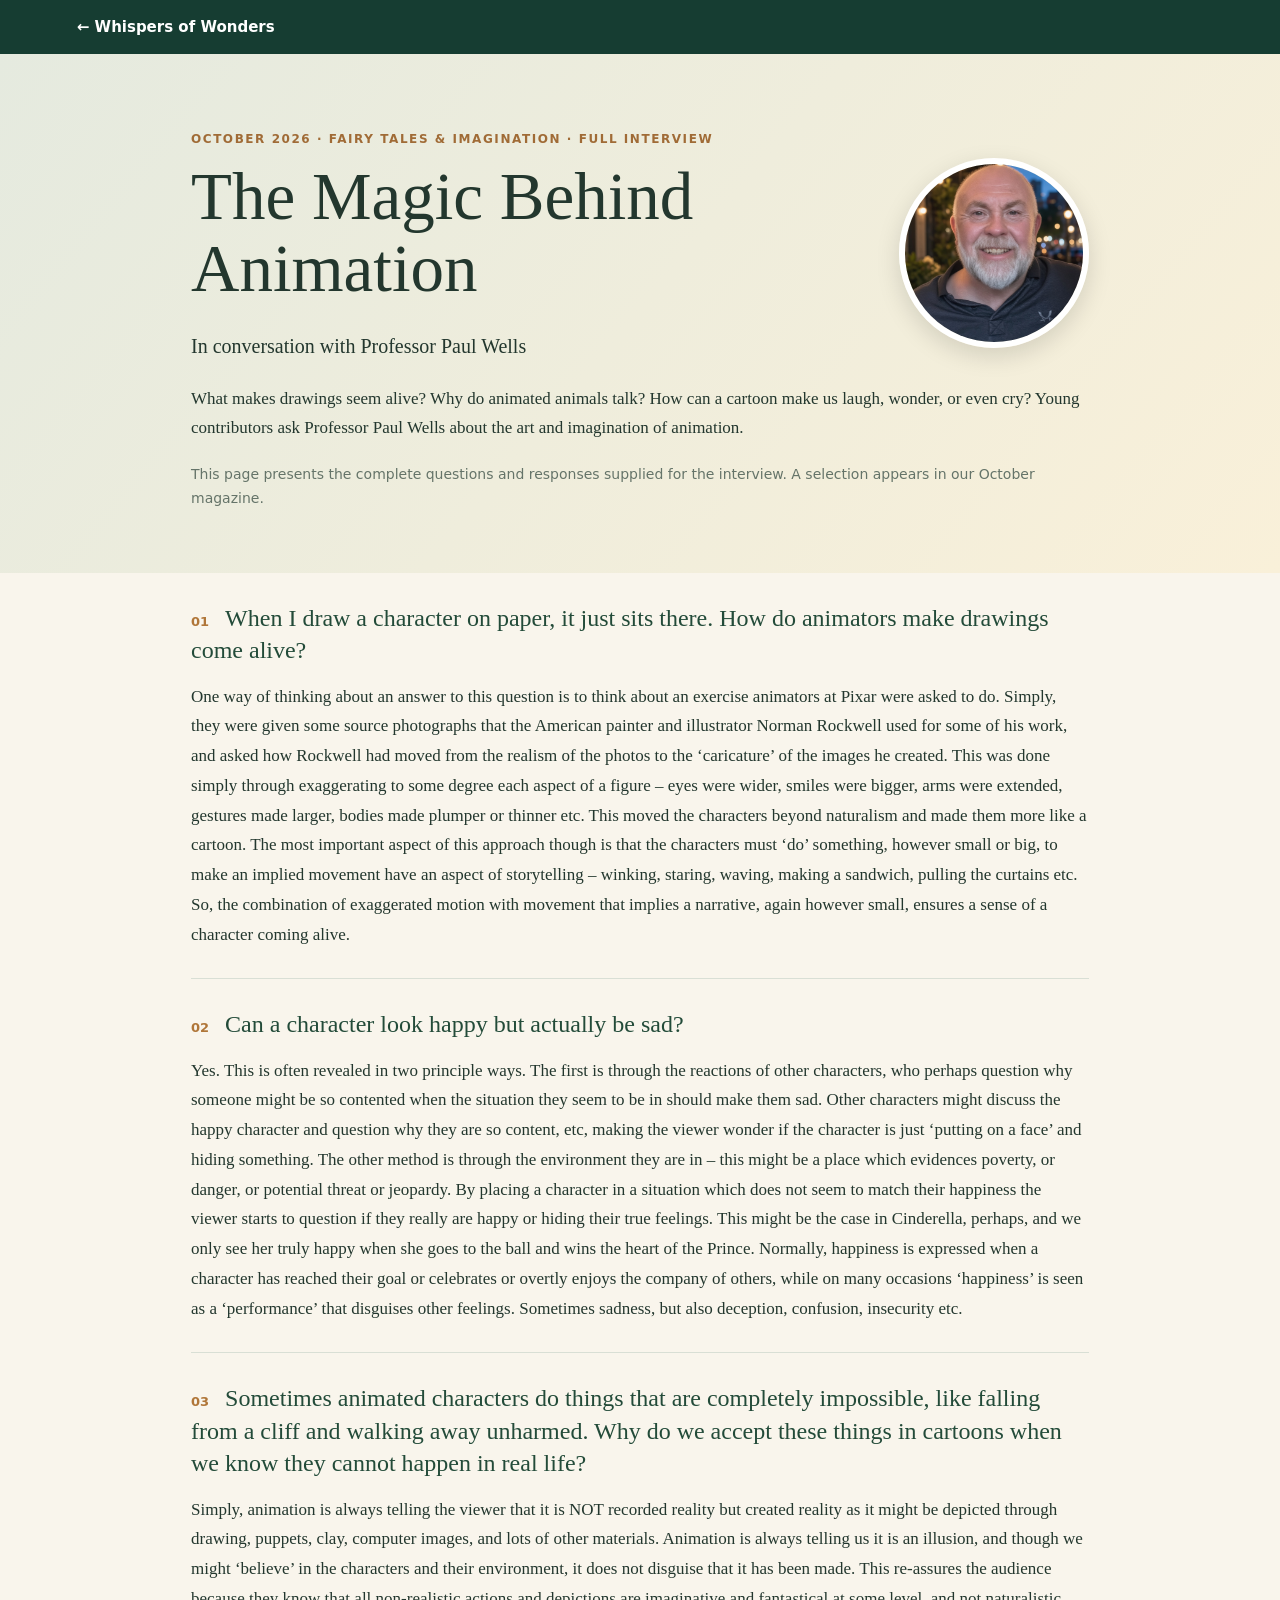
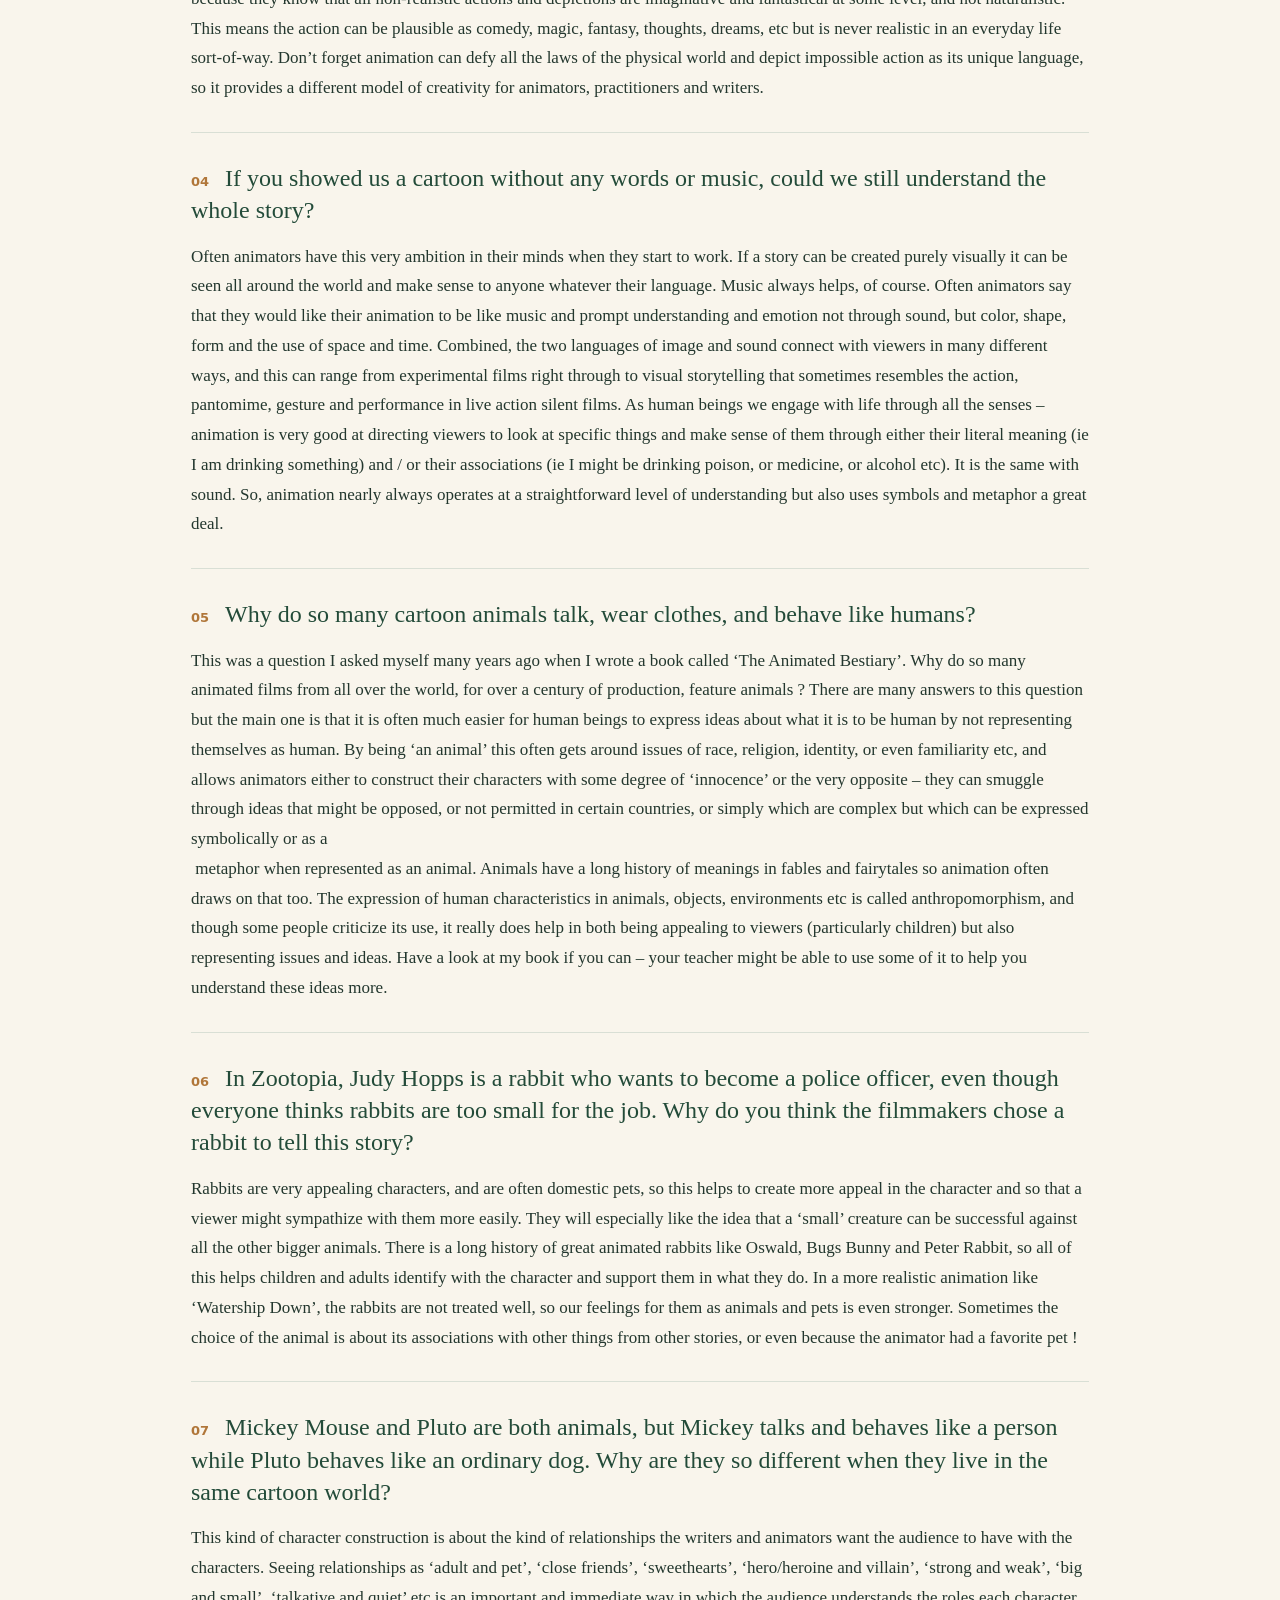
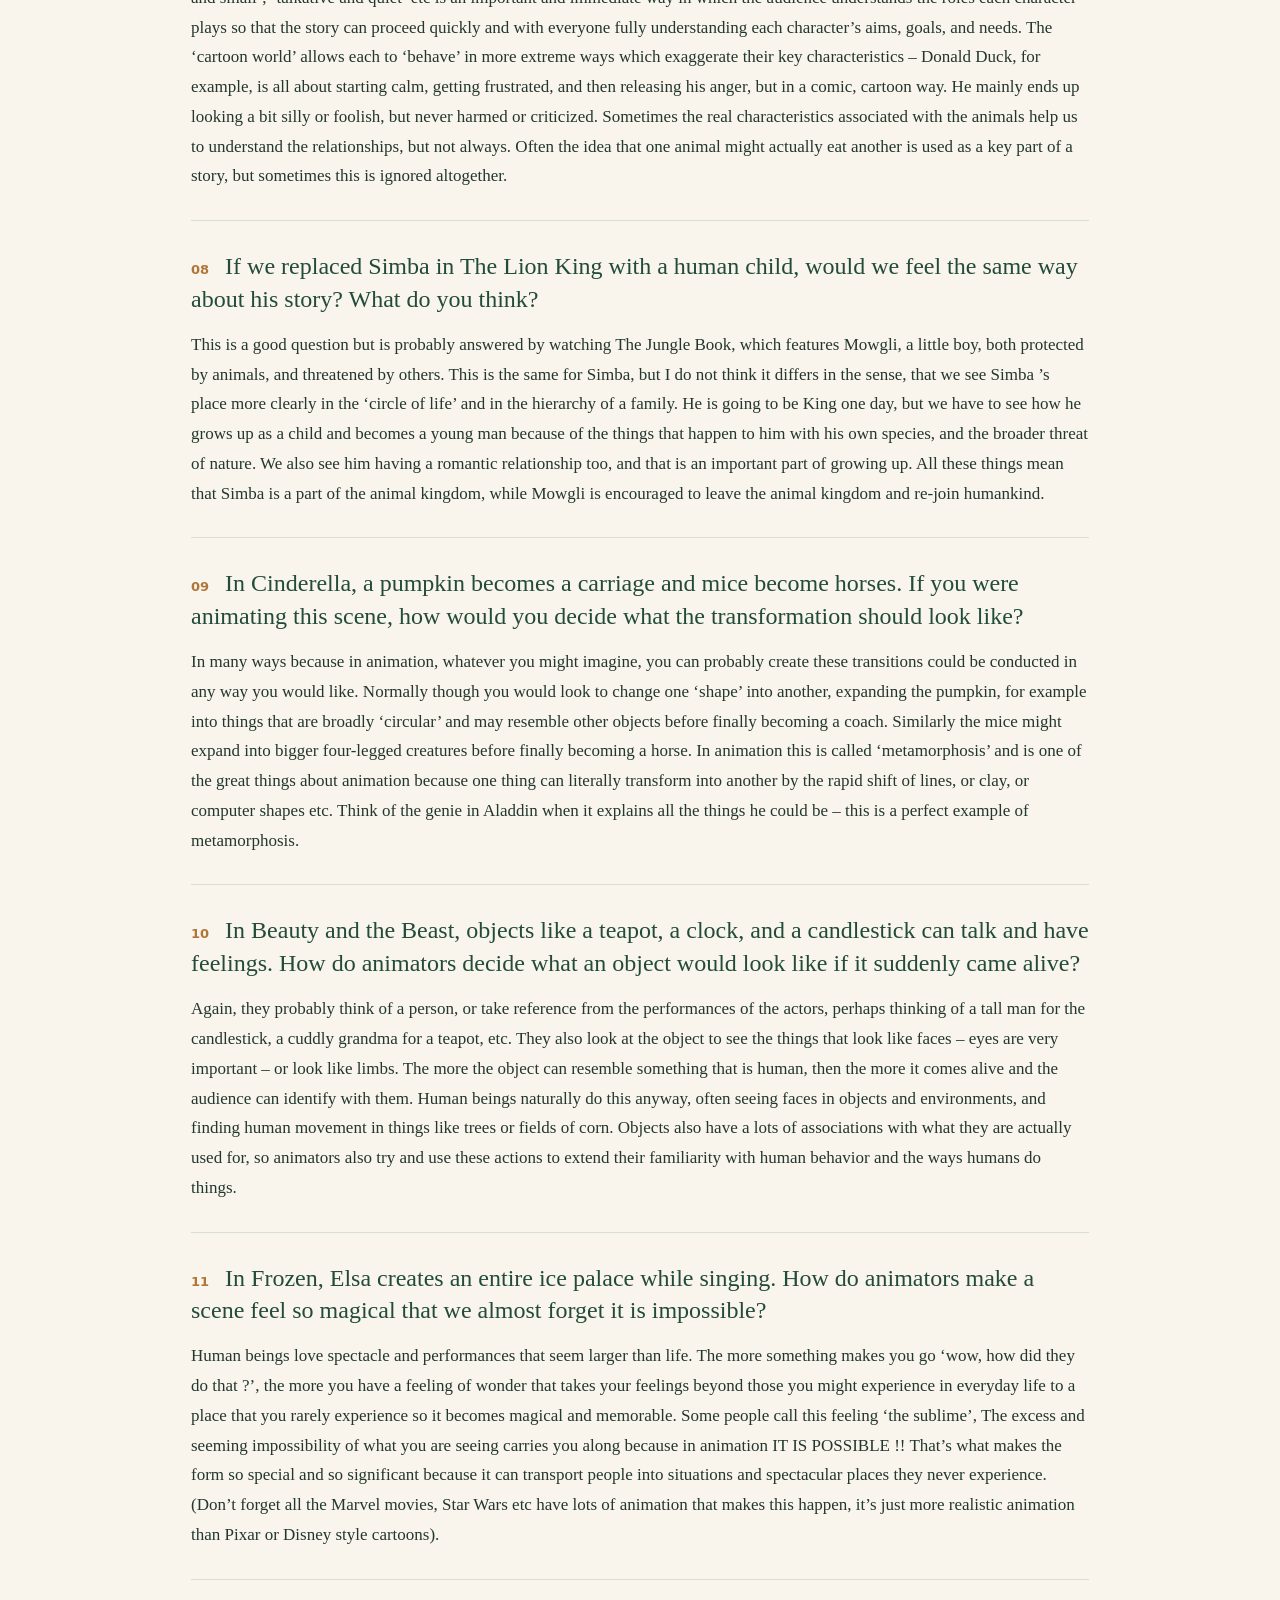
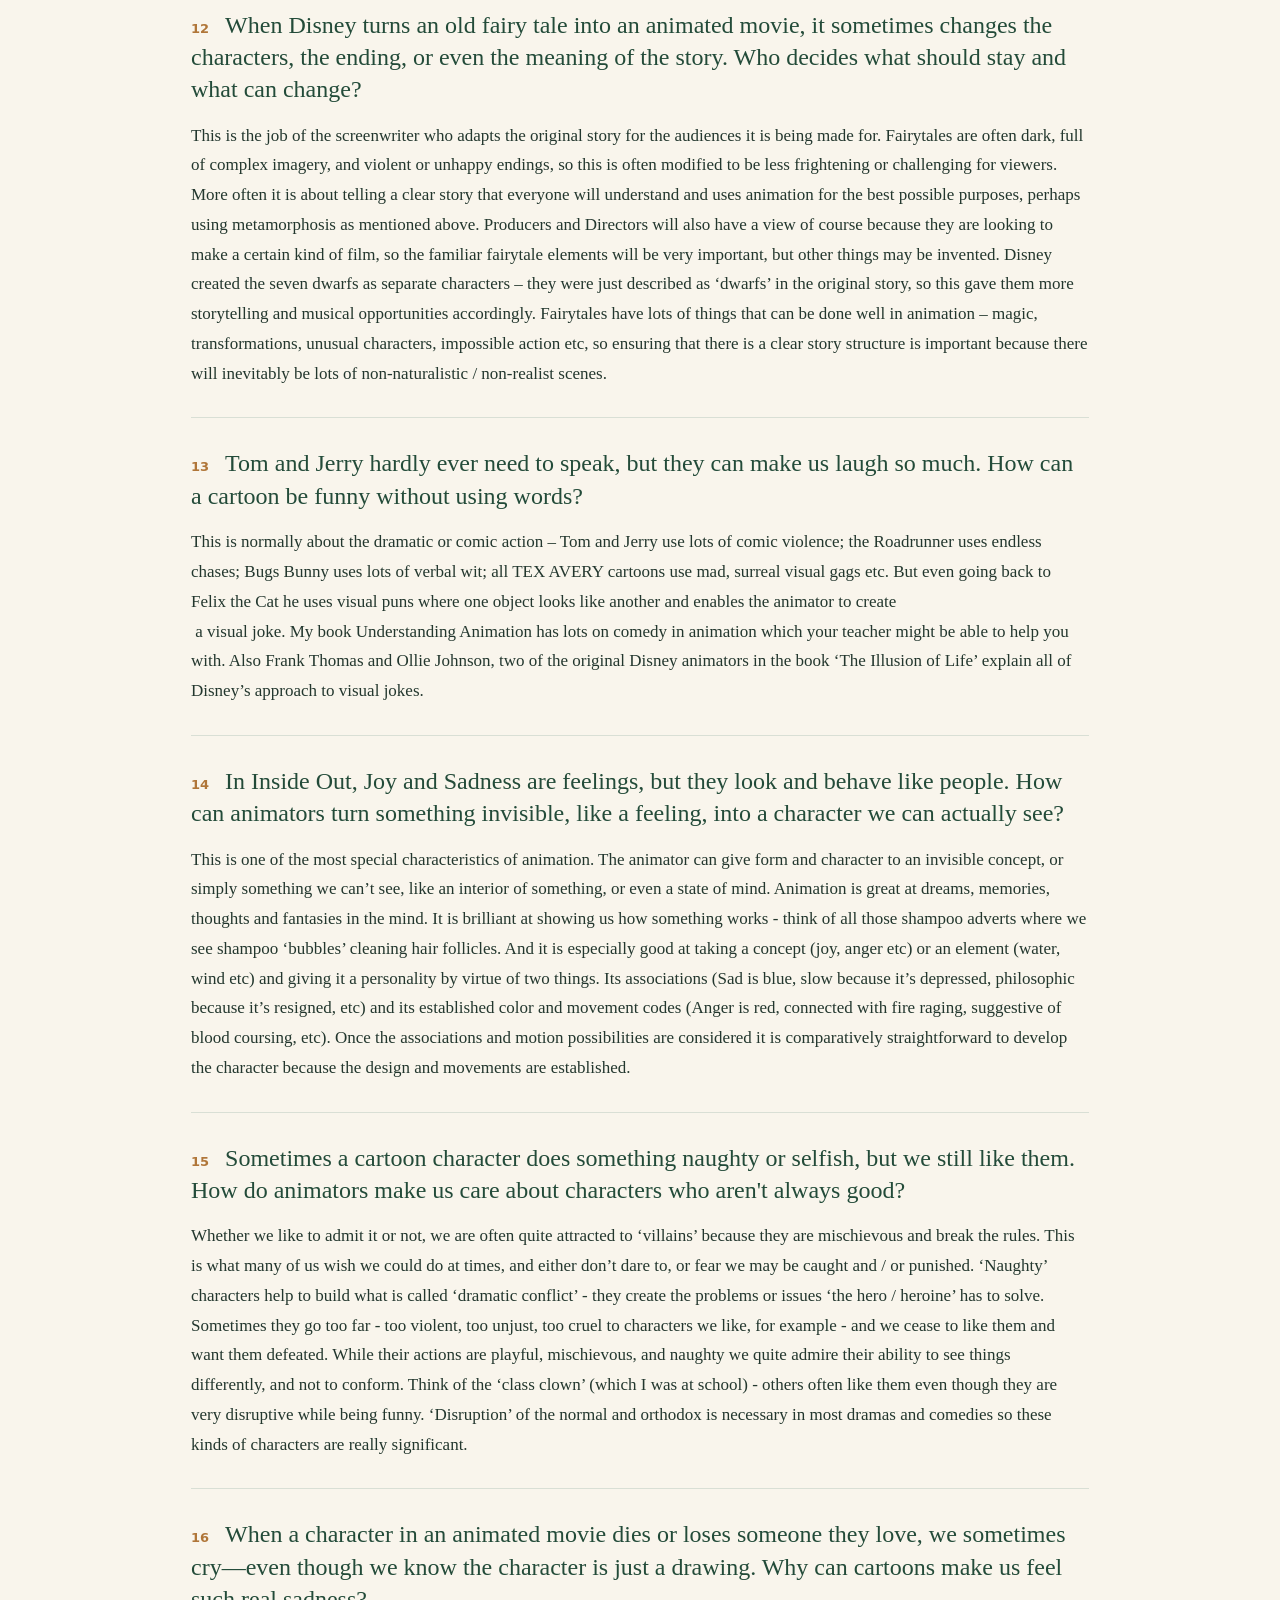
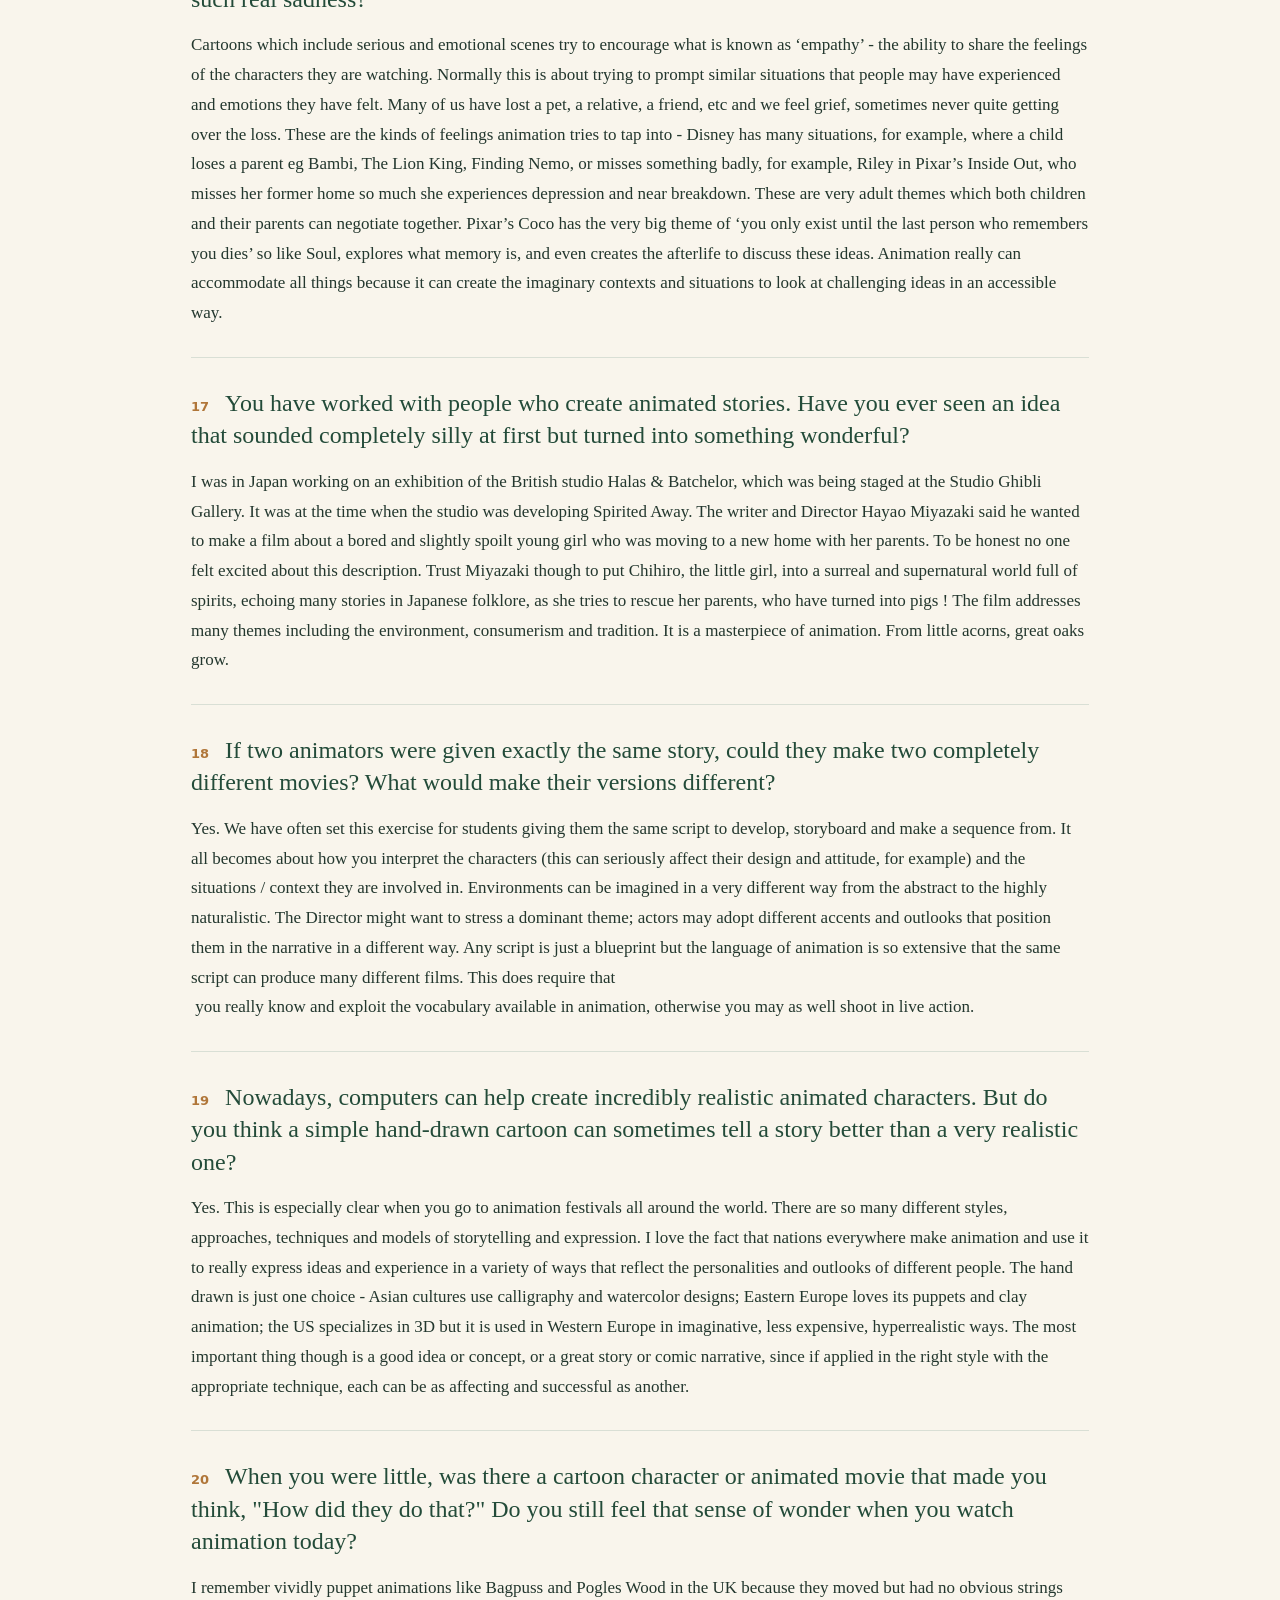
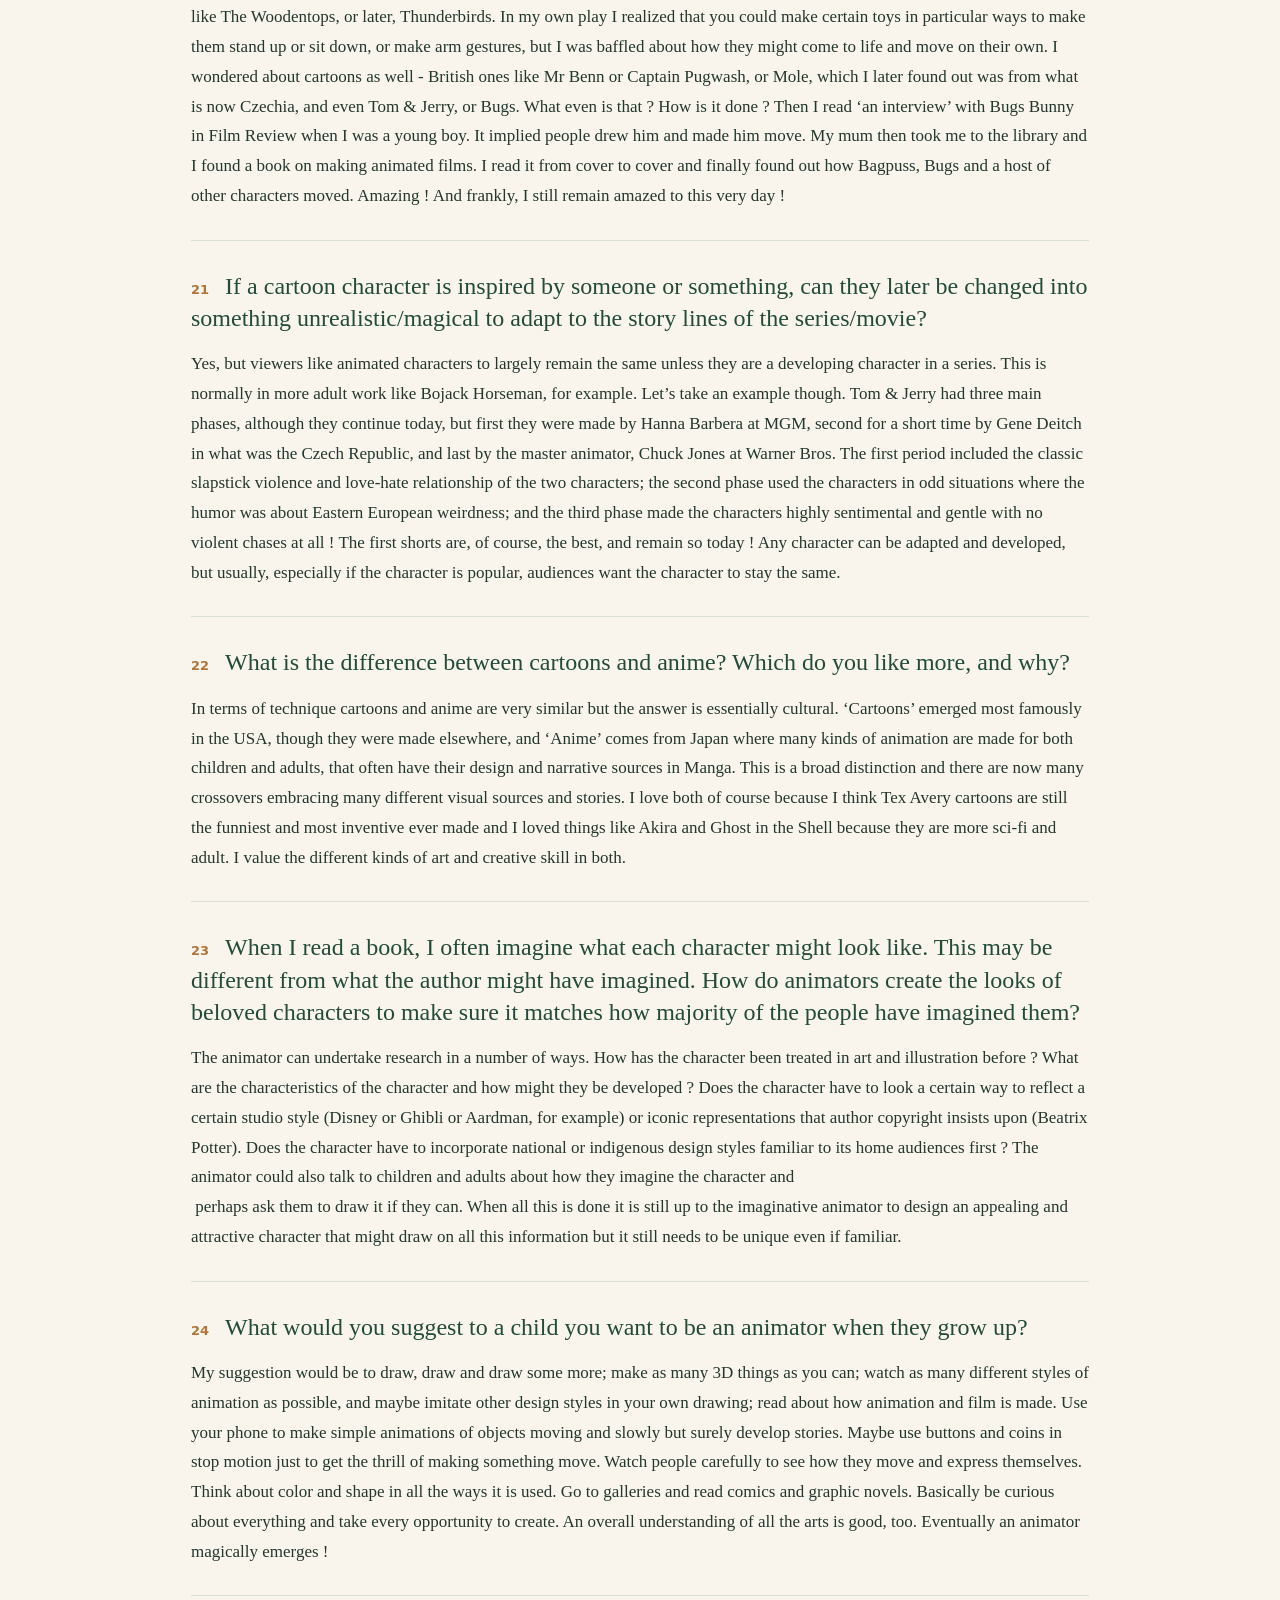
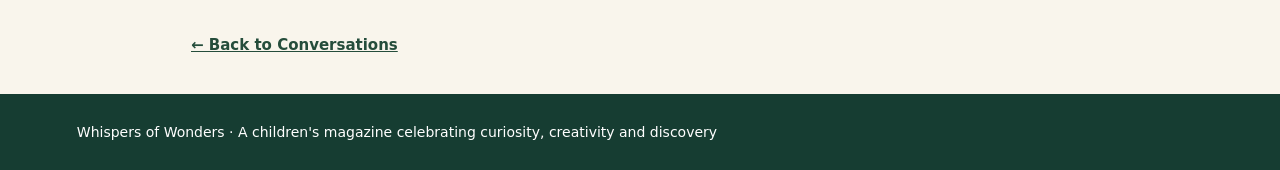
==== commit 0ef6c6a9: "Adjust Professor Wells portrait crop to show full head" ====
--- a/professor-paul-wells-interview.html
+++ b/professor-paul-wells-interview.html
@@ -1,4 +1,4 @@
-<!doctype html><html lang="en"><head><meta charset="utf-8"><meta name="viewport" content="width=device-width,initial-scale=1"><title>The Magic Behind Animation | Professor Paul Wells | Whispers of Wonders</title><meta name="description" content="The complete children's interview with Professor Paul Wells about animation, imagination, characters and storytelling."><style>:root{--green:#254d3b;--cream:#f9f5ec;--gold:#b98a43}*{box-sizing:border-box}body{margin:0;background:var(--cream);color:#23372e;font:17px/1.75 Georgia,serif}header{background:#163d32;color:white;padding:18px 6%;font:600 15px system-ui,sans-serif}header a{color:white;text-decoration:none}.wrap{max-width:950px;margin:auto;padding:0 26px}.hero{background:linear-gradient(130deg,#e5eadf,#f9f0d9);padding:66px 0 48px}.eyebrow{font:700 12px system-ui,sans-serif;letter-spacing:.13em;color:#a06b36;text-transform:uppercase}h1{font-size:clamp(38px,6vw,67px);line-height:1.08;font-weight:normal;margin:14px 0 24px}.intro{max-width:730px;font-size:20px}.photo{width:190px;height:190px;border-radius:50%;object-fit:cover;float:right;margin:0 0 20px 30px;border:6px solid white;box-shadow:0 8px 25px #0002}.qa{padding:29px 0;border-bottom:1px solid #d9dfd5}.qa h2{font-size:24px;line-height:1.35;font-weight:normal;color:#234b39;margin:0 0 15px}.qa p{margin:0;white-space:pre-wrap}.num{display:inline-block;color:#b07639;font:700 13px system-ui,sans-serif;margin-right:16px}.note{font:14px/1.7 system-ui,sans-serif;color:#657469;margin-top:20px}.back{display:inline-block;margin:40px 0;color:#254d3b;font:700 15px system-ui,sans-serif}footer{background:#163d32;color:white;padding:30px 6%;font:14px system-ui,sans-serif}@media(max-width:600px){.photo{width:120px;height:120px;margin-left:15px}body{font-size:16px}.qa h2{font-size:21px}}</style></head><body><header><a href="index.html">← Whispers of Wonders</a></header><div class="hero"><div class="wrap"><p class="eyebrow">October 2026 · Fairy Tales &amp; Imagination · Full interview</p><img class="photo" src="images/professor-paul-wells.jpg" alt="Portrait of Professor Paul Wells"><h1>The Magic Behind Animation</h1><p class="intro">In conversation with Professor Paul Wells</p><p>What makes drawings seem alive? Why do animated animals talk? How can a cartoon make us laugh, wonder, or even cry? Young contributors ask Professor Paul Wells about the art and imagination of animation.</p><p class="note">This page presents the complete questions and responses supplied for the interview. A selection appears in our October magazine.</p></div></div><main class="wrap"><section class="qa"><h2><span class="num">01</span>When I draw a character on paper, it just sits there. How do animators make drawings come alive?</h2><p>One way of thinking about an answer to this question is to think about an exercise animators at Pixar were asked to do. Simply, they were given some source photographs that the American painter and illustrator Norman Rockwell used for some of his work, and asked how Rockwell had moved from the realism of the photos to the ‘caricature’ of the images he created. This was done simply through exaggerating to some degree each aspect of a figure – eyes were wider, smiles were bigger, arms were extended, gestures made larger, bodies made plumper or thinner etc. This moved the characters beyond naturalism and made them more like a cartoon. The most important aspect of this approach though is that the characters must ‘do’ something, however small or big, to make an implied movement have an aspect of storytelling – winking, staring, waving, making a sandwich, pulling the curtains etc. So, the combination of exaggerated motion with movement that implies a narrative, again however small, ensures a sense of a character coming alive.</p></section>
+<!doctype html><html lang="en"><head><meta charset="utf-8"><meta name="viewport" content="width=device-width,initial-scale=1"><title>The Magic Behind Animation | Professor Paul Wells | Whispers of Wonders</title><meta name="description" content="The complete children's interview with Professor Paul Wells about animation, imagination, characters and storytelling."><style>:root{--green:#254d3b;--cream:#f9f5ec;--gold:#b98a43}*{box-sizing:border-box}body{margin:0;background:var(--cream);color:#23372e;font:17px/1.75 Georgia,serif}header{background:#163d32;color:white;padding:18px 6%;font:600 15px system-ui,sans-serif}header a{color:white;text-decoration:none}.wrap{max-width:950px;margin:auto;padding:0 26px}.hero{background:linear-gradient(130deg,#e5eadf,#f9f0d9);padding:66px 0 48px}.eyebrow{font:700 12px system-ui,sans-serif;letter-spacing:.13em;color:#a06b36;text-transform:uppercase}h1{font-size:clamp(38px,6vw,67px);line-height:1.08;font-weight:normal;margin:14px 0 24px}.intro{max-width:730px;font-size:20px}.photo{width:190px;height:190px;border-radius:50%;object-fit:cover;object-position:center 22%;float:right;margin:0 0 20px 30px;border:6px solid white;box-shadow:0 8px 25px #0002}.qa{padding:29px 0;border-bottom:1px solid #d9dfd5}.qa h2{font-size:24px;line-height:1.35;font-weight:normal;color:#234b39;margin:0 0 15px}.qa p{margin:0;white-space:pre-wrap}.num{display:inline-block;color:#b07639;font:700 13px system-ui,sans-serif;margin-right:16px}.note{font:14px/1.7 system-ui,sans-serif;color:#657469;margin-top:20px}.back{display:inline-block;margin:40px 0;color:#254d3b;font:700 15px system-ui,sans-serif}footer{background:#163d32;color:white;padding:30px 6%;font:14px system-ui,sans-serif}@media(max-width:600px){.photo{width:120px;height:120px;margin-left:15px}body{font-size:16px}.qa h2{font-size:21px}}</style></head><body><header><a href="index.html">← Whispers of Wonders</a></header><div class="hero"><div class="wrap"><p class="eyebrow">October 2026 · Fairy Tales &amp; Imagination · Full interview</p><img class="photo" src="images/professor-paul-wells.jpg" alt="Portrait of Professor Paul Wells"><h1>The Magic Behind Animation</h1><p class="intro">In conversation with Professor Paul Wells</p><p>What makes drawings seem alive? Why do animated animals talk? How can a cartoon make us laugh, wonder, or even cry? Young contributors ask Professor Paul Wells about the art and imagination of animation.</p><p class="note">This page presents the complete questions and responses supplied for the interview. A selection appears in our October magazine.</p></div></div><main class="wrap"><section class="qa"><h2><span class="num">01</span>When I draw a character on paper, it just sits there. How do animators make drawings come alive?</h2><p>One way of thinking about an answer to this question is to think about an exercise animators at Pixar were asked to do. Simply, they were given some source photographs that the American painter and illustrator Norman Rockwell used for some of his work, and asked how Rockwell had moved from the realism of the photos to the ‘caricature’ of the images he created. This was done simply through exaggerating to some degree each aspect of a figure – eyes were wider, smiles were bigger, arms were extended, gestures made larger, bodies made plumper or thinner etc. This moved the characters beyond naturalism and made them more like a cartoon. The most important aspect of this approach though is that the characters must ‘do’ something, however small or big, to make an implied movement have an aspect of storytelling – winking, staring, waving, making a sandwich, pulling the curtains etc. So, the combination of exaggerated motion with movement that implies a narrative, again however small, ensures a sense of a character coming alive.</p></section>
 <section class="qa"><h2><span class="num">02</span>Can a character look happy but actually be sad?</h2><p>Yes. This is often revealed in two principle ways. The first is through the reactions of other characters, who perhaps question why someone might be so contented when the situation they seem to be in should make them sad. Other characters might discuss the happy character and question why they are so content, etc, making the viewer wonder if the character is just ‘putting on a face’ and hiding something. The other method is through the environment they are in – this might be a place which evidences poverty, or danger, or potential threat or jeopardy. By placing a character in a situation which does not seem to match their happiness the viewer starts to question if they really are happy or hiding their true feelings. This might be the case in Cinderella, perhaps, and we only see her truly happy when she goes to the ball and wins the heart of the Prince. Normally, happiness is expressed when a character has reached their goal or celebrates or overtly enjoys the company of others, while on many occasions ‘happiness’ is seen as a ‘performance’ that disguises other feelings. Sometimes sadness, but also deception, confusion, insecurity etc.</p></section>
 <section class="qa"><h2><span class="num">03</span>Sometimes animated characters do things that are completely impossible, like falling from a cliff and walking away unharmed. Why do we accept these things in cartoons when we know they cannot happen in real life?</h2><p>Simply, animation is always telling the viewer that it is NOT recorded reality but created reality as it might be depicted through drawing, puppets, clay, computer images, and lots of other materials. Animation is always telling us it is an illusion, and though we might ‘believe’ in the characters and their environment, it does not disguise that it has been made. This re-assures the audience because they know that all non-realistic actions and depictions are imaginative and fantastical at some level, and not naturalistic. This means the action can be plausible as comedy, magic, fantasy, thoughts, dreams, etc but is never realistic in an everyday life sort-of-way. Don’t forget animation can defy all the laws of the physical world and depict impossible action as its unique language, so it provides a different model of creativity for animators, practitioners and writers.</p></section>
 <section class="qa"><h2><span class="num">04</span>If you showed us a cartoon without any words or music, could we still understand the whole story?</h2><p>Often animators have this very ambition in their minds when they start to work. If a story can be created purely visually it can be seen all around the world and make sense to anyone whatever their language. Music always helps, of course. Often animators say that they would like their animation to be like music and prompt understanding and emotion not through sound, but color, shape, form and the use of space and time. Combined, the two languages of image and sound connect with viewers in many different ways, and this can range from experimental films right through to visual storytelling that sometimes resembles the action, pantomime, gesture and performance in live action silent films. As human beings we engage with life through all the senses – animation is very good at directing viewers to look at specific things and make sense of them through either their literal meaning (ie I am drinking something) and / or their associations (ie I might be drinking poison, or medicine, or alcohol etc). It is the same with sound. So, animation nearly always operates at a straightforward level of understanding but also uses symbols and metaphor a great deal.</p></section>
